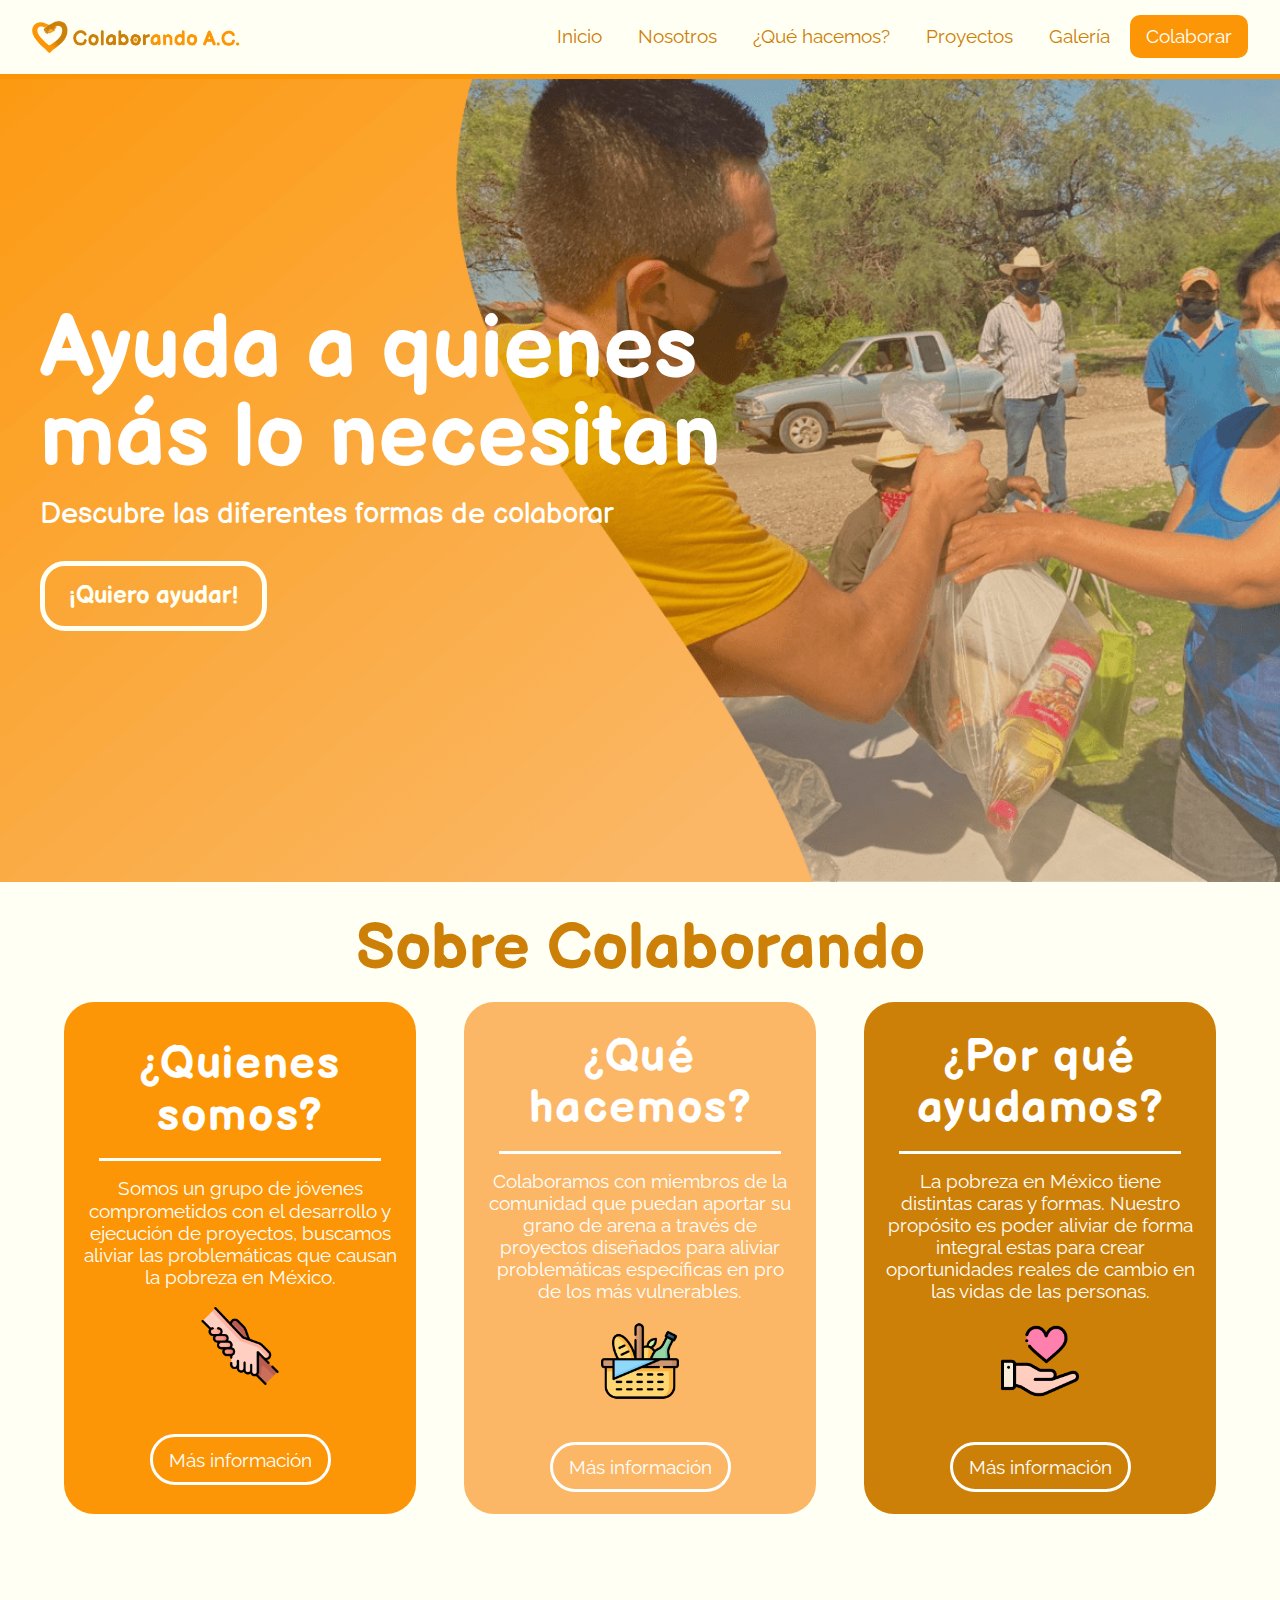
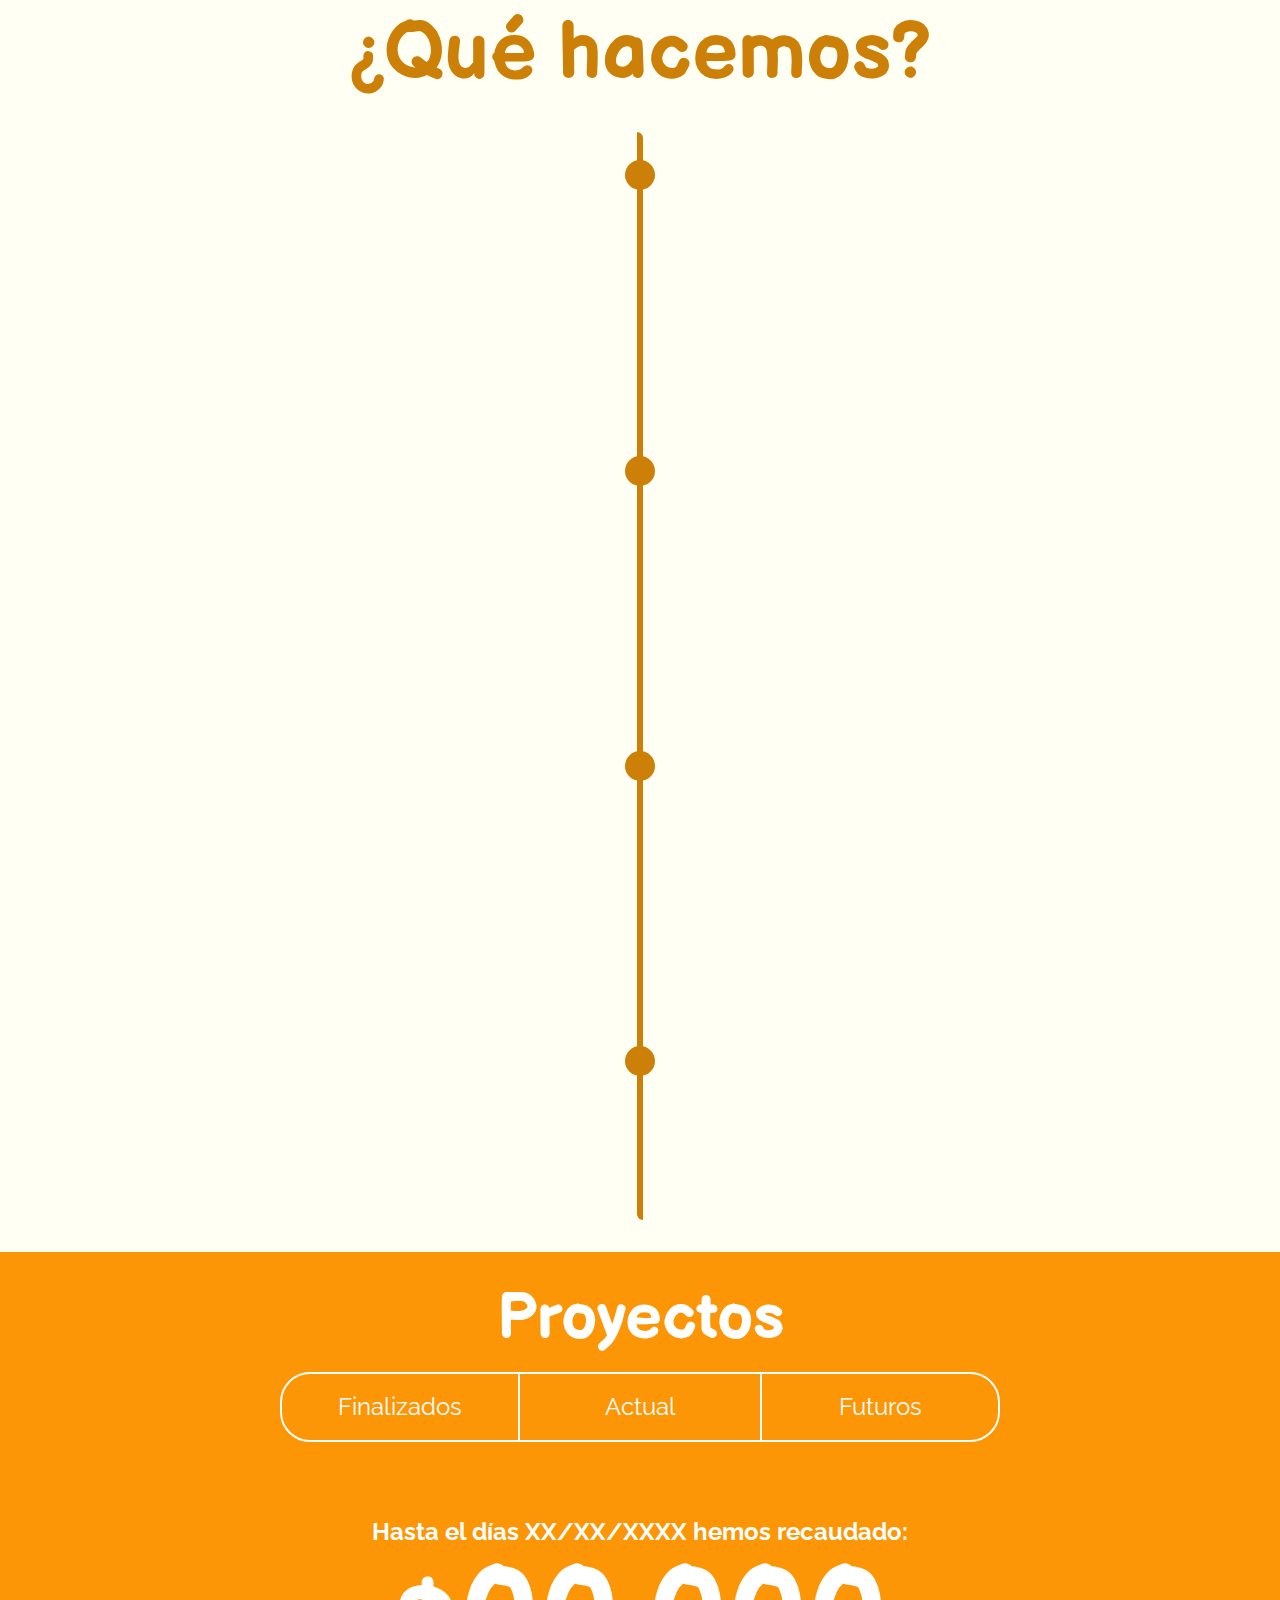
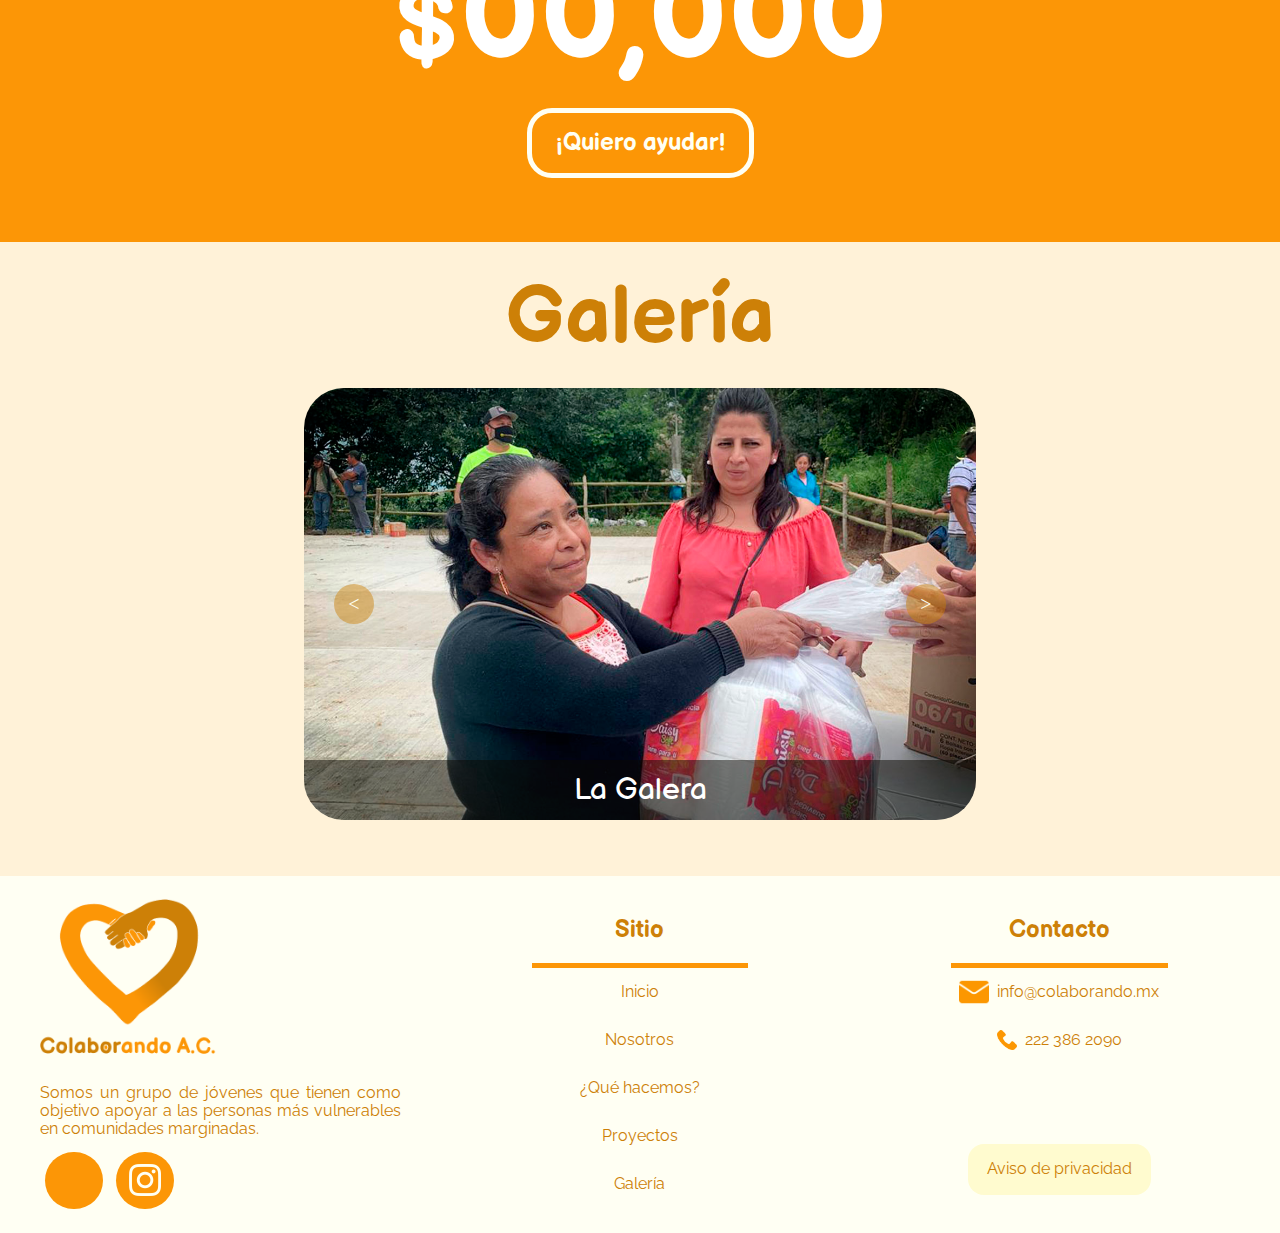
==== index.html @ 270f7294 "inicial" ====
<!DOCTYPE html>
<html lang="es">
<head>
    <meta charset="UTF-8">
    <meta name="viewport" content="width=device-width, initial-scale=1.0">
    <title>Colaborando A.C.</title>
    <meta name="description" content="Colaborando es una organización sin fines de lucro que brinda apoyo alimentario en distintas comunidades en Puebla"> 
    <meta name="keywords" content="oraganización, colaborando">
    <link rel="shortcut icon" href="icon/favicon.png">
    <link href="https://fonts.googleapis.com/css2?family=Raleway:wght@300;500;800;1000&display=swap" rel="stylesheet">
    <link href="https://fonts.googleapis.com/css2?family=Source+Code+Pro:wght@300&display=swap" rel="stylesheet">
    <link href="https://fonts.googleapis.com/css2?family=Cabin:wght@700&display=swap" rel="stylesheet">
    <link rel="preconnect" href="https://fonts.gstatic.com">
    <link href="https://fonts.googleapis.com/css2?family=Balsamiq+Sans:ital,wght@0,400;0,700;1,400;1,700&display=swap" rel="stylesheet">
    <link rel="stylesheet" href="css/normalize.css">
    <link rel="stylesheet" href="css/style.css">
</head>

<body>
    <header class="main-menu"> 
        <div class="main-menu__container">
            <a class="main-menu__alogo" href="www.colaborando.mx"><img class="main-menu__logo" src="img/logo.png" alt=""></a>
            <span class="main-menu__icon"><img id="main-menu__icon" src="icon/menuIcon.png" alt="menu"></span>
            <nav class="main-menu__nav">
                <ul>
                    <li><a class="main-menu__link" href="#">Inicio</a></li>
                    <li><a class="main-menu__link" href="#nosotros">Nosotros</a></li>
                    <li><a class="main-menu__link" href="#queHacemos">¿Qué hacemos?</a></li>
                    <li><a class="main-menu__link" href="#proyectos">Proyectos</a></li>
                    <li><a class="main-menu__link" href="#galeria">Galería</a></li>
                    <li><a class="main-menu__link" id="main-menu__link--active" href="html/ayuda.html">Colaborar</a></li>
                </ul>
            </nav>
        </div>
        <div class="header__line"></div>
    </header>
 
    <div class="imagen">
        <div class="imagen__container">
            <h1 class="imagen__title">Ayuda a quienes <br> más lo necesitan</h1>
            <p class="imagen__text">Descubre las diferentes formas de colaborar</p>
            <a href="html/ayuda.html"><input class="imagen__button" type="button" value="¡Quiero ayudar!"></a>
        </div>
    </div>
    <div id="nosotros"></div>
    <section class="nosotros">
        <h2 class="nosotros__main-title">Sobre Colaborando</h2>
        <div class="nosotros__items">
            
            <div class="nosotros__division1">
                <div class="nosotros__info">
                    <h3 class="nosotros__title">¿Quienes somos?</h3>
                    <div class="line"></div>
                    <p class="nosotros__text">Somos un grupo de jóvenes comprometidos con el desarrollo y ejecución de proyectos, buscamos aliviar las problemáticas que causan la pobreza en México.</p>
                    <img class="nosotros__food" src="icon/give.png" alt="">
                </div>
                <a href="html/nosotros.html"><input class="nosotros__button" type="button" value="Más información"></a>
            </div>

            <div class="nosotros__division2">
                <div class="nosotros__info">
                    <h3 class="nosotros__title">¿Qué <br> hacemos?</h3>
                    <div class="line"></div>
                    <p class="nosotros__text">Colaboramos con miembros de la comunidad que puedan aportar su grano de arena a través de proyectos diseñados para aliviar problemáticas específicas en pro de los más vulnerables.</p>
                    <img class="nosotros__food" src="icon/food.png" alt="">
                </div>
                <a href="#queHacemos"><input class="nosotros__button" type="button" value="Más información"></a>
            </div>

            <div class="nosotros__division3">
                <div class="nosotros__info">
                    <h3 class="nosotros__title">¿Por qué ayudamos?</h3>
                    <div class="line"></div>
                    <p class="nosotros__text">La pobreza en México tiene distintas caras y formas. Nuestro propósito es poder aliviar de forma integral estas para crear oportunidades reales de cambio en las vidas de las personas.</p>
                    <img class="nosotros__question" src="icon/heart.png" alt="">
                </div>
                <a href="html/porque.html"><input class="nosotros__button" type="button" value="Más información"></a>
            </div>         
        </div>
    </section>
    
    <div id="queHacemos"></div>
    <section class="list">
        <h1 class="list__title">¿Qué hacemos?</h1>
        <ul class="list__items">
            <li class="list__item start">
                <div class="list__item-content">
                    <h3 class="list__number">1. Identificamos comunidades en necesidad</h3>
                    <p class="list__info">A través de una investigación previa, analizamos bases de información de fuentes confiables como el Coneval, el INEGI, etc, para conocer cuales son los lugares que más necesitan de nuestro apoyo.</p>
                </div>
            </li>
            <li class="list__item">
                <div class="list__item-content">
                    <h3 class="list__number">2. Contactamos a un representante de la comunidad</h3>
                    <p class="list__info">Ya sea que se le atribuya esto por su relación social con las personas, cargo político o religioso de área, con el fin de que esta persona pueda recopilar información de valor para la correcta gestión del apoyo.</p>
                </div>
            </li>
            <li class="list__item">
                <div class="list__item-content">
                    <h3 class="list__number">3. Determinamos la meta de donativos</h3>
                    <p class="list__info">La cual es determinada por el número de despensas que requiere la comunidad beneficiaria. 
                        -	Las despensas son personalizadas dependiendo el número de integrantes que tenga cada familia/grupo, pareja o persona. Las cuales están valoradas por nutriólogos, por lo que llevan productos útiles para satisfacer la necesidad calórica y erradicar la inseguridad alimentaria.
                        </p>
                </div>
            </li>
            <li class="list__item end">
                <div class="list__item-content">
                    <h3 class="list__number">4. Colaboramos</h3>
                    <p class="list__info">Con la meta fijada empezamos a trabajar para lograr llevar esperanza y apoyo a estas comunidades. A través de la difusión y comunicación de la desfavorable realidad de nuestros hermanos por medio de medios digitales y medios tradicionales que se sumen a nuestro objetivo. </p>
                </div>
            </li>
        </ul>

    </section>

    <div id="proyectos"></div>
    <section class="proyects">
        
        <div class="proyects__items">
            <h1 class="proyects__main-title">Proyectos</h1>
            <ul class="proyects__options">
                <li class="proyects__option first" id="buttonFinalizados"><p>Finalizados</p></li>
                <li class="proyects__option second" id="buttonActual"><p>Actual</p></li>
                <li class="proyects__option third" id="buttonFuturos"><p>Futuros</p></li>
            </ul>
            <div class="proyects__sections">
                <div class="proyect__section1" id="sectionFinalizados">
                    <div class="proyects__proyectP">
                        <img src="img/recibiendo3_edited-min.jpg" alt="">
                        <div class="proyect__info">
                            <h2 class="proyect__title">La Galera</h2>
                            <a href="html/galera.html"><input class="nosotros__button" type="button" value="Más información"></a>
                        </div>
                    </div>
                    <div class="proyects__proyectP">
                        <img src="img/lagalera_edited2-min.jpg" alt="">
                        <div class="proyect__info">
                        <h2 class="proyect__title">San Juan de Dios</h2>
                        <a href="html/sanJuan.html"><input class="nosotros__button" type="button" value="Más información"></a>
                        </div>
                    </div>
                </div>
                <div class="proyect__section2" id="sectionActual">
                    <!--Comentar div si no hay proyecto actual-->
                    <!--
                    <div class="proyects__proyectP actualProyect">
                        <img src="img/lagalera_edited2-min.jpg" alt="">
                        <div class="proyect__info">
                        <h2 class="proyect__title">Proyecto actual</h2>
                        <a href="html/actual.html"><input class="nosotros__button" type="button" value="Más información"></a>
                        </div>
                    </div>
                    -->
                    <div class="proyect__counter">
                        <h3 class="counter__title">Hasta el días XX/XX/XXXX hemos recaudado:</h3>
                        <h1 class="counter">00,000</h1>
                        <!--Comentar si no hay proyecto actual-->
                        <!--
                        <h2 class="counter__rest-title">Nos faltan:</h2>
                        <h2 class="counter__rest">00,000</h2>
                        -->
                        <a href="html/ayuda.html"><input class="imagen__button" type="button" value="¡Quiero ayudar!"></a>
                    </div>
                </div>
                <div class="proyect__section3" id="sectionFuturos">
                    <div class="proyects__proyectP proyectF">
                        <img src="img/equipo3_edited-min.jpg" alt="">
                        <div class="proyect__info">
                        <h2 class="proyect__title">Próximamente</h2>
                        <a href="html/desarrollo.html"><input class="nosotros__button" type="button" value="Más información"></a>
                        </div>
                    </div>
                    
                </div>
            </div>
        </div>
    </section>

    <div id="galeria"></div>
    <section class="gallery">
        <h1 class="list__title">Galería</h1>
        <div class="gallery__container">
            <div class="gallery__imgs">
                <div  class="gallery__img active">
                   <img src="img/galera/Galera Galeria Web 1.jpg" alt="">
                   <div class="caption">
                      La Galera
                   </div>
                </div>
                <div  class="gallery__img">
                    <img src="img/galera/Galera Galeria Web 2.jpg" alt="">
                    <div class="caption">
                       La Galera
                    </div>
                 </div>
                 <div  class="gallery__img">
                    <img src="img/galera/Galera Galeria Web 3.jpg" alt="">
                    <div class="caption">
                       La Galera
                    </div>
                 </div>
                 <div  class="gallery__img">
                    <img src="img/galera/Galera Galeria Web 4.jpg" alt="">
                    <div class="caption">
                       La Galera
                    </div>
                 </div>
                 <div  class="gallery__img">
                    <img src="img/galera/Galera Galeria Web 5.1.jpg" alt="">
                    <div class="caption">
                       La Galera
                    </div>
                 </div>
                 <div  class="gallery__img">
                    <img src="img/galera/Galera Galeria Web 6.jpg" alt="">
                    <div class="caption">
                       La Galera
                    </div>
                 </div>
                 <div  class="gallery__img">
                    <img src="img/galera/Galera Galeria Web 7.jpg" alt="">
                    <div class="caption">
                       La Galera
                    </div>
                 </div>
                 <div  class="gallery__img">
                    <img src="img/galera/Galera Galeria Web 8.1.jpg" alt="">
                    <div class="caption">
                       La Galera
                    </div>
                 </div>
                 <div  class="gallery__img">
                    <img src="img/galera/Galera Galeria Web 9.jpg" alt="">
                    <div class="caption">
                       La Galera
                    </div>
                 </div>
                 <div  class="gallery__img">
                    <img src="img/galera/Galera Galeria Web 10.1..jpg" alt="">
                    <div class="caption">
                       La Galera
                    </div>
                 </div>
                 <div  class="gallery__img">
                    <img src="img/sanjuan/0 San Juan Galeria Web.jpg" alt="">
                    <div class="caption">
                       San Juan De Dios
                    </div>
                 </div>
                 <div  class="gallery__img">
                    <img src="img/sanjuan/1 San Juan Galeria Web.jpg" alt="">
                    <div class="caption">
                       San Juan De Dios
                    </div>
                 </div>
                 <div  class="gallery__img">
                    <img src="img/sanjuan/3 San Juan Galeria Web.jpg" alt="">
                    <div class="caption">
                       San Juan De Dios
                    </div>
                 </div>
                 <div  class="gallery__img">
                    <img src="img/sanjuan/4 San Juan Galeria Web.jpg" alt="">
                    <div class="caption">
                       San Juan De Dios
                    </div>
                 </div>
                 <div  class="gallery__img">
                    <img src="img/sanjuan/6 San Juan Galeria Web.jpg" alt="">
                    <div class="caption">
                       San Juan De Dios
                    </div>
                 </div>
                 <div  class="gallery__img">
                    <img src="img/sanjuan/7 San Juan Galeria Web.jpg" alt="">
                    <div class="caption">
                       San Juan De Dios
                    </div>
                 </div>
                 <div  class="gallery__img">
                    <img src="img/sanjuan/8 San Juan Galeria Web.jpg" alt="">
                    <div class="caption">
                       San Juan De Dios
                    </div>
                 </div>
                 <div  class="gallery__img">
                    <img src="img/sanjuan/9 San Juan Galeria Web.jpg" alt="">
                    <div class="caption">
                       San Juan De Dios
                    </div>
                 </div>
                 <div  class="gallery__img">
                    <img src="img/sanjuan/10 San Juan Galeria Web.jpg" alt="">
                    <div class="caption">
                       San Juan De Dios
                    </div>
                 </div>
                 <div  class="gallery__img">
                    <img src="img/sanjuan/12 San Juan Galeria Web.jpg" alt="">
                    <div class="caption">
                       San Juan De Dios
                    </div>
                 </div>
            </div>
              <!-- slider controls -->
                <div class="gallery__back"><</div>
                <div class="gallery__next">></div>
              <!-- slider controls -->
         </div>
    </section>
        
        <footer class="footer">
            <div class="footer__content">
                <div class="footer__box">
                    <a class="footer__alogo" href=""><img class="footer__logo" src="img/logoF.png" alt=""></a>
                    <div class="footer__box-content">
                        <p class="footer__text">Somos un grupo de jóvenes que tienen como objetivo apoyar a las personas más vulnerables en comunidades marginadas.</p>
                        <div class="footer__social">
                            <a class="footer__icon-back face" href="https://www.facebook.com/Colaborando-101341211558277" target="_blank"><img class="footer__icon" src="icon/Facebook.png" alt=""></a>
                            <a class="footer__icon-back insta" href="https://www.instagram.com/_colaborando_ando/?hl=es-la" target="_blank"><img class="footer__icon" src="icon/instagram.png" alt=""></a>
                        </div>
                    </div>
                </div>

                <div class="footer__box">
                    <h2 class="footer__box-title">Sitio</h2>
                    <div class="footer__line"></div>
                    <div class="footer__box-content">
                        <a href="index.html#" class="footer__box-link">Inicio</a>
                        <a href="index.html#nosotros" class="footer__box-link">Nosotros</a>
                        <a href="index.html#queHacemos" class="footer__box-link">¿Qué hacemos?</a>
                        <a href="index.html#proyectos" class="footer__box-link">Proyectos</a>
                        <a href="index.html#galeria" class="footer__box-link">Galería</a>
                    </div>
                </div>

                <div class="footer__box" id="contact">
                    <h2 class="footer__box-title">Contacto</h2>
                    <div class="footer__line"></div>
                    <div class="footer__box-content">
                        <div>
                            <div class="footer__contact">
                                <img class="icon__mail" src="icon/mail.png" alt="">
                                <p class="footer__contact-info">info@colaborando.mx</p>
                            </div>
                            <div class="footer__contact">
                                <img class="icon__phone" src="icon/phone.png" alt="">
                                <p class="footer__contact-info">222 386 2090</p>
                            </div>
                        </div>
                        <div class="footer__avisoPrivacidad">
                            <a href="html/avisoDePrivacidad.html" class="footer__box-link">Aviso de privacidad</a>
                        </div>
                    </div>
                </div>
            </div>
            
            
        </footer>

    </main>
    

    <script src="js/script.js"></script>
</body>
</html>
---- css/style.css ----
:root{
    /*Colores de la web*/
    /*Menú =======================================*/
    --menu_fondo: #fffff3;
    --menu_texto: #CD8007;
    --menu_textoHover: #fffff3;
    --menu_textoActiva: white;
    --menu_textoActivaHover: white;
    --menu_fondo-opcionActiva: #FC9606;
    --menu_fondo-opcionActivaHover: #FC9606;
    --menu_fondo-opcionHover: #FBB766;
    --menu_linea: #FC9606;
    --menu_fondoR-opcionHover: #FBB766;
    /*Sección (Nosotros) =========================*/
    --nosotros_fondo: #FFFFF3;
    --nosotros_title: #CD8007;
    --nosotros_division1: #FC9606;
    --nosotros_division2: #FBB766;
    --nosotros_division3: #CD8007;
    --nosotros_divisionTitulo: white;
    --nosotros_divisionTexto: white;
    /*Sección (¿Qué hacemos?)====================*/
    --list_title: #CD8007;
    --list_fondo: #FFFFF3;
    --list_linea: #CD8007;
    --list_itemFondo: #FFFFF3;
    --list_itemBeakR: transparent #FFFFF3 transparent transparent;
    --list_itemBeakL: transparent transparent transparent #FFFFF3;
    --list_itemTitle: #CD8007;
    --list_itemText: #CD8007;
    /*Sección (Proyectos) ======================*/
    --proyects_fondo: #FC9606;
    --proyects_title: white;
    /*Sección (Galería) ========================*/
    --galeria_fondo: #FFF2D8;
    /*Footer ===================================*/
    --footer_fondo: #FFFFF3;

    /*------------------------------------------------------------*/
    /*Tipografías*/
    --tipografiaPrincipal: 'Raleway', helvetica, arial;
}

:root{
    scroll-behavior: smooth;
}

*::selection{
    color: white;
    background-color: #FEEE5D;
}
/*Menú principal ==========================================================================*/

.main-menu{ /*Fondo menu principal*/
    background: var(--menu_fondo);
    position: fixed;
    left: 0;
    top: 0;
    width: 100%;
    z-index: 20;
}

.main-menu__logo{ /*logo menú principal*/
    width: 13em;
    margin: 1.3rem 2rem; /*margen respecto al header*/
    display: block;
}

.main-menu__container{ /*Contenedor de logo y enlaces*/ 
    display: flex; /*los elemntos se distribuyen en una sola línea*/
    justify-content: space-between; /*se hace espacio entre ellos*/
    align-items: center;
    flex-wrap: wrap; /*Responsive design*/
}

.main-menu__icon{ /*ocultar menuB*/
    display: none;
}

#main-menu__icon{ /*tamaño del menuB*/
    width: 1.6rem;
}

.main-menu a{ /*enlaces en el menú principal*/
    color: var(--menu_texto);
    text-decoration: none; /*Quitamos el subrayado de los enlaces*/
}

.main-menu__nav{
    margin: 0 2rem;
}
.main-menu__nav ul{
    margin: 0;
    padding: 0;
    list-style: none; /*quitamos las viñetas*/
}

.main-menu__nav ul li{
    display: inline-block; /*Los elementos se muestran en línea*/
}

.main-menu__link{ /*Enlaces del menú*/
    display: block;
    padding: .5rem 1rem;
    transition: all 0.3s linear; /*Demora al realizar transición*/
    border-radius: 10px; /*Bordes redondeados*/
    font-family: var(--tipografiaPrincipal); 
    font-size: 1.2rem;
    line-height: 1.4em;
}

#main-menu__link--active{
    background: var(--menu_fondo-opcionActiva);
    color: var(--menu_textoActiva);
    background-size: 1px 2.2em;
    transition: all 0.3s;
}

.main-menu__link:hover{/*Efectos al pasar cursor*/
    background: var(--menu_fondo-opcionHover);
    color: var(--menu_textoHover);
}

#main-menu__link--active:hover{
    background: var(--menu_fondo-opcionActivaHover);
    color: var(--menu_textoActivaHover);
    background-position: 0 -2.2em;
    transform: scale(1.1);

}

.header__line{
    width: 100%;
    height: .3em;
    background-color: var(--menu_linea);
    margin: 0;
    border: none;
}

/*Banner principal =======================================================================*/
.imagen{
    margin-top: 4.5rem;
    background: url(../img/banner4-min.png);
    height: 90vh;
    width: 100%;
    background-position: center;
    background-size: cover;
    overflow: hidden;
    display: flex;
    align-items: center;
}

.imagen__container{
    margin: 0 2.5em;
    color: white;
    max-width: none;
    min-width: 15em;
}
.imagen__title{
    font-size: 5.5em;
    line-height: 5.5rem;
    font-family: 'Balsamiq Sans', cursive;
}

.imagen__text{
    font-size: 1.8em;
    margin: .5em 0;
    font-family: 'Balsamiq Sans', cursive;;
}

.imagen__button{
    padding:1rem 1.5rem;
    border-radius: 25px;
    margin: 1rem 0;
    border: 5px solid #fffff3;
    cursor: pointer;
    background-color: #f5dd0000;
    color: #fffff3;
    font-size: 1.5rem;
    transition: 0.4s;
    font-family: 'Balsamiq Sans', cursive;;
    font-weight: 800;
}

.imagen__button:hover{
    transform: scale(1.1);
    box-shadow: 5px 5px #FFFFF3;
    
}

/*Sección nosotros =====================================================================*/
.nosotros{
    overflow: hidden;
    width: 100%;
    background: var(--nosotros_fondo);
    max-height: none;
    min-height: none;
    padding-bottom: 2em;
}

#nosotros{
    position: relative;
    top: -73px;
    visibility: hidden;
}

.nosotros__main-title{
    font-family: 'Balsamiq Sans', cursive;;
    font-size: 4em;
    color: var(--nosotros_title);
    text-align: center;
    margin: 30px 0 0;
}

.nosotros__items{
    display: flex;
    flex-wrap: wrap;
    justify-content: center;
    align-items: center;
}

[class^="nosotros__division"]{
    padding: .5em 1.2em;
    text-align: center;
    max-height: 30em;
    max-width: 22em;
    margin: 1em 1.5em 2em;
    border-radius: 30px;
    overflow: hidden;
    min-width: 15em;
    min-height: 32em;
    display: flex;
    flex-direction: column;
    align-items: center;
    justify-content:space-evenly;
}

.nosotros__division1{
    background-color: var(--nosotros_division1);
}

.nosotros__title{
    font-family: 'Balsamiq Sans', cursive;;
    font-size: 2.8em;
    margin-top: .2em;
    margin-bottom: 0;
    color: var(--nosotros_divisionTitulo);
    letter-spacing: .1rem;
}

.nosotros__text{
    font-family: var(--tipografiaPrincipal);
    font-size: 1.2em;
    color: var(--nosotros_divisionTexto);
    margin-bottom: 1em;
}

.nosotros__button{
    font-family: var(--tipografiaPrincipal);
    font-size: 1.2em;
    background: none;
    border: 3px solid white;
    color: white;
    padding: .7rem 1rem;
    border-radius: 25px;
    margin: 1.5rem;
    margin-bottom: 0;
    display: inline-block;
    transition: all .3s linear;
}

.nosotros__button:hover{
    background-color: white;
    color: #e9a617;
    cursor: pointer;
    transform: scale(1.1);
}

.nosotros__division2{
    background-color: var(--nosotros_division2);
}

.nosotros__division3{
    background-color: var(--nosotros_division3);

}

.nosotros__food, .nosotros__question{
    margin: 0;
    width: 25%;
}


.line{
    background-color: white;
    height: .2em;
    margin: 1em;
}

/*Lista pasos =========================================================================*/
#queHacemos{
    position: relative;
    top: -70px;
    visibility: hidden;
}

.list__title{
    font-family: 'Balsamiq Sans', cursive;;
    font-size: 5em;
    color: var(--list_title);
    text-align: center;
    margin: 30px 0 .1em;
}

.list{
    background-color: var(--list_fondo);
    width: 100%;
    overflow: hidden;
}

.list__items{
    background: inherit;
    padding: 1em 1em;
}

.list__item{
    list-style-type: none;
    position: relative;
    width: .4em;
    margin: 0 auto;
    padding-top: 1rem;
    background: var(--list_linea);
}

.start{
    border-top-right-radius: 20px;
}

.end{
    border-bottom-left-radius: 20px;
}

.list__item::after{
    content: '';
  position: absolute;
  left: 50%;
  top: 1.8rem;
  transform: translateX(-50%);
  width: 30px;
  height: 30px;
  border-radius: 50%;
  background: inherit;
}

.list__item-content{
    position: relative;
    bottom: 0;
    border-radius: 20px;
    min-width: 32em;
    padding: 1em;
    background: var(--list_itemFondo);
}

.list__item-content::before{
    content: '';
    position: absolute;
    top: 1.2rem;
    width: 0;
    height: 0;
    border-style: solid;
}

.list__item:nth-child(odd) div {
    left: 3.4em;
}

.list__item:nth-child(odd) div::before {
    left: -1em;
    border-width: 8px 16px 8px 0;
    border-color: var(--list_itemBeakR);
}

.list__item:nth-child(even) div {
    left: -35em;
}

.list__item:nth-child(even) div::before {
    right: -1em;
    border-width: 8px 0 8px 16px;
    border-color: var(--list_itemBeakL);
}

.list__number{
    display: inline;
    font-family: 'Balsamiq Sans', cursive;;
    font-size: 3rem;
    font-weight: bold;
    margin-top: 0;
    margin-bottom: .2rem;
    color: var(--list_itemTitle);
}

.list__info{
    font-family: var(--tipografiaPrincipal);
    font-size: 1rem;
    margin-top: .3em;
    margin-bottom: .2rem;
    color: var(--list_itemText);
}


.list__item::after{
    transition: background .5s ease-in-out;
}

/*duda '''''''''''''''''''''''''''''''''''''''''*/
.list__item.in-view::after{
    background: var(--list_linea);
}

.list__item-content{
    visibility: hidden;
    opacity: 0;
    transition: all .5s ease-in-out;
}

.list__item:nth-child(odd) div{
    transform: translate3d(200px, 0, 0);
}

.list__item:nth-child(even) div {
    transform: translate3d(-200px, 0, 0);
}

.list__item.in-view div{
    transform: none;
    visibility: visible;
    opacity: 1;
}

/*Sección proyectos ===================================================================*/
#proyectos{
    position: relative;
    top: -70px;
    visibility: hidden;
}

.proyects__items{
    background: var(--proyects_fondo);
    overflow: hidden;
    width: 100%;
    max-height: none;
}

.proyects__main-title{
    font-family: 'Balsamiq Sans', cursive;;
    font-size: 4rem;
    margin-top: 30px;
    margin-bottom: .2rem;
    text-align: center;
    color: var(--proyects_title);
}

.proyects__options{
    list-style-type: none;
    padding: 0;
    text-align: center;
    margin: 1em auto;
    display: flex;
    justify-content: center;    
    align-items: center;
}

.proyects__option{
    display: inline;
    background-color: none;
    border-bottom: solid 2px grey;
    padding: 10px 20px;
    margin-bottom: 4px;
    color: #fff;
    cursor: pointer;
    border: 2px solid white;
    margin-left: 0;
    padding: .8em;
    width: 10em;
    font-family: var(--tipografiaPrincipal);
    font-size: 1.5em;
    transition: all 0.2s linear; /*Demora al realizar transición*/
}

.proyects__option:hover{
    background: white;
    color: #FC9606;
}

.first{
    border-top-left-radius: 30px;
    border-bottom-left-radius: 30px;
}

.second{
    border-left: none;
    border-right: none;
}

.third{
    border-top-right-radius: 30px;
    border-bottom-right-radius: 30px;
}

.proyect__section1{
    display: none;
}
.proyect__section2{
    display: flex;
}
.proyect__section3{
    display: none;
}

.proyect__section1{
    margin: 0 auto;
    padding: 1em 0 4em;
    max-width: 1000px;
    list-style: none;
    text-align: center;
    /*Para muestra al cambiar a display flex desde js*/
    flex-wrap: wrap;
    justify-content: center;
    align-items: center;
}

.proyect__info{
    position: absolute;
    color: white;
    font-family: var(--tipografiaPrincipal);
}

.proyect__title{
    font-size: 3em;
    margin-top: 0;
    margin-bottom: .5em;  
    font-family: 'Balsamiq Sans', cursive;      
}

.proyects__proyectP{
    border-radius: 2em;
    position: relative;
    display: flex;
    justify-content: center;
    align-items: center;
    background: #645811;
    overflow: hidden;
    margin: 10px 1%;
    min-width: 320px;
    max-width: 480px;
    max-height: 330px;
    text-align: center;
}

.proyects__proyectP img{
	display: inline-block;
	min-height: 100%;
	max-width: 100%;
	opacity: 0.6;
    max-width: none;
    width: calc(100% + 20px);
    transition: all .3s linear;
}

.proyects__proyectP:hover img {
    opacity: 0.5;
    
}

.proyects__proyectP:hover .nosotros__button{
    background-color: white;
    color: #e9a617;
    cursor: pointer;
    transform: scale(1.1);
}

.proyect__section2{
    /*Para muestra al cambiar a display flex desde js*/
    display: flex;
    flex-wrap: wrap;
    justify-content: center;
    align-items: center;
    margin: 2em auto;
    width: 80%;
    padding: 1em;
    background-color:#fbb86600;
    border-radius: 2.5em;
}

.proyect__counter{
    margin-top: 1.5em;
    width: 35em;
    text-align: center;
    font-family: var(--tipografiaPrincipal);
    color: white;
    overflow: hidden;
}

.counter__title{
    font-size: 1.5em;
    margin: 0;
}

.counter{
    font-size: 8em;
    font-family: 'Balsamiq Sans', cursive;
}

.counter::before{
    content: '$';
    font-size: .8em;
}

.counter__rest, .counter__rest-title{
    margin: 0 auto;
    font-family: var(--tipografiaPrincipal);
    color: white;
    font-size: 2em;
}

.counter__rest::before{
    content: '$';
    font-size: .8em;
}

.proyect__section3{
    margin: 0 auto;
    padding: 1em 0 4em;
    max-width: 1000px;
    list-style: none;
    text-align: center;
    flex-wrap: wrap;
    justify-content: center;
    align-items: center;
}

.proyectF{  
    background: rgb(149, 151, 139);
}

/*Galería de imágenes ====================================================================*/
/*========================================================================================*/
#galeria{
    position: relative;
    top: -70px;
    visibility: hidden;
}

.gallery{
    background: var(--galeria_fondo);
    width: 100%;
    overflow: hidden;
    max-height: none;
    padding: 0 1em 2em;
}

.gallery__container{
	max-width: 42em;
	margin:1.5em auto;
	position: relative;
    overflow: hidden;
    border-radius: 40px;
}

.gallery__container .gallery__back,.gallery__container .gallery__next{
  position: absolute;
  height: 40px;
  width: 40px;
  background-color: #cd810775;
  border-radius: 50%;
  color:#FFFFF3;
  font-size: 20px;
  top:50%;
  cursor: pointer;
  margin-top: -20px;
  text-align: center;
  line-height: 40px;
  transition: all .5s linear;
}

.gallery__container .gallery__back:hover,.gallery__container .gallery__next:hover{
 box-shadow: 0px 0px 10px black;
 background-color: #FC9606;
}

.gallery__container .gallery__back{
	left: 30px;
}
.gallery__container .gallery__next{
	right: 30px;
}
.gallery__container .gallery__imgs .gallery__img img{
    max-width: 40em;
	display: block;
    animation:zoom 1s ease;
    max-width: none;
    width: calc(100% + 20px);
}

@keyframes zoom{
	0%{transform: scale(1.5);opacity: 0}
	50%{transform: scale(1.5);}
	100%{transform: scale(1);opacity:1}
}

.gallery__container .gallery__imgs .gallery__img{
	display: none;
	position: relative;
}
.gallery__container .gallery__imgs .gallery__img .caption{
    position: absolute;
    width: 100%;
    height: 60px;
    bottom: 0px;
    left: 0px;
    background-color: rgba(10, 8, 1, 0.5);
    line-height: 60px;
    text-align: center;
    color: #ffffff;
    font-size: 30px;
    font-family: 'Balsamiq Sans', cursive;
}

.gallery__container .gallery__imgs .gallery__img.active{
	display: block;
}

/*Footer
=========================================================================
=======================================================================*/

.footer{       
    margin: 0;
    background: var(--footer_fondo);
    width: 100%;
    font-family: var(--tipografiaPrincipal);
    padding: .7em;
}

.footer__content{
    display: flex;
    flex-wrap: wrap;
    align-items: flex-start;
    justify-content:space-around;
}

.footer__box{
    padding: .5em .5em;
    width: 30%;
    min-width: 20em;
    margin: 0em;
}

.footer__alogo{
    display: block;
    margin: .2em 0;
}

.footer__logo{
    width: 11em;
    margin: 0 auto;
}

.footer__box-title{
    color: #CD8007;
    text-align: center;
    font-family: 'Balsamiq Sans', cursive;
}

.footer__line{
    width: 60%;
    height: .3em;
    background-color: #FC9606;
    margin: auto;
}

.leftL{
    margin: .5em auto;
}

.footer__text{ 
    margin-top: 1em;
    color: #CD8007;
    text-align: justify;
}

.footer__social{
    width: fit-content;
    height: fit-content;
    margin-top: .8em;
}

.footer__icon-back{
    display: inline-block;
    width: 3.6em;
    height: 3.6em;
    margin: 0 .3em;
    background-color:#FC9606;
    border-radius: 2.5em;
    transition: all .3s linear;
}

.face:hover{
    background-color: #3360ff;
}

.insta:hover{
    background-color: #c1558b;
}

.footer__icon{
    display: block;
    width: 2em;
    margin: .8em auto;
}

.footer__box-link{
    text-decoration: none;
    display: block;
    color: #CD8007;
    line-height: 3em;
    text-align: center;
    transition: all .2s linear;
}

.footer__box-link:hover{
    color: #FC9606;
    transform: scale(1.1);
}

.footer__contact{
    display: flex;
    align-items: center;
    justify-content: center;
    flex-wrap: nowrap;
}

.footer__contact img{
    display: inline;
    width: 30px;
    margin-right: .5em;
}

.footer__contact .icon__phone{
    width: 20px;
}

.footer__contact-info{

    color: #CD8007;
    line-height: 3em;
    text-align: center;
}

.footer__box-content{
    display: flex;
    flex-direction: column;
    justify-content:flex-end;
}

.footer__avisoPrivacidad{
    background-color: #feee5d3d;
    width: fit-content;
    margin: 5em auto 0;
    padding: .1em 1.2em;
    border-radius: 1em;
}


/*Responsive design ==================================================================*/
@media only screen and (max-width: 330px){

    .main-menu__alogo{
        width: 12em;
    }

    .main-menu__icon{
        margin-right: .5em;
    }

    
}

@media only screen and (max-width: 362px){
    .main-menu__logo{ /*logo menú principal*/
        width: 13em;
        margin: 1.3rem 1rem; /*margen respecto al header*/
        display: block;
    }

    .counter__title{
        font-family: 'Raleway', helvetica;
        font-weight: 400;
    }

    .imagen__button{
        font-size: 1em;
    }
}

@media only screen and (max-width: 425px){
    .nosotros__main-title{
        font-size: 2.5em;
    }

    .nosotros__title{
        font-size: 2.5em;
    }

    .nosotros__text{
        font-size: 1.1em;
    }

    .list__title{
        font-size: 2.5em;
    }

    .proyects__main-title{
        font-size: 2.5em;
    }

    .actualProyect{
        min-width: 220px;
    }

    .gallery__container .gallery__imgs .gallery__img .caption{
        font-size: 20px;
    }

    .footer__box{
        padding: .9em;
    }

    .footer__social{
        margin: 1.5em auto 0;
    }
}

@media only screen and (max-width: 745px){
    .proyects__option{
        width: 4em;
        padding: .5em 0;
    }
    
    .proyects__option p{
        font-size: .6em;
        margin: 0 auto;
    }

    .proyects__proyectP{
        min-width: 15em;
        margin: 0 2em 1em;
    }

    .proyects__proyectP .proyect__title{
        font-size: 2.2em;
    }

    .proyects__proyectP .nosotros__button{
        font-size: .9em;
        padding: .5em;
        margin-top: .2em;
    }

    .footer__logo{
        display: block;
    }
    
}

@media only screen and (max-width: 829px){

    .imagen__container{
        margin: 10em auto;
        text-align: center;
    }

    .imagen__title{
        font-size: 2.3em;
        line-height: 2.8rem;
    }

    .imagen__text{
        font-size: 1.3em;
        line-height: 1.5rem;
    }
}

@media only screen and (max-width: 1080px){ /*Modificaciones responsive*/
    body{
        overflow-x: hidden;
    }
    .main-menu__icon{
        display: block;
        cursor: pointer;
        padding: .5rem 1.5rem;
    }
    .main-menu__nav{
        width: 100%;
        text-align: center;
    }

    .main-menu__nav ul{
        display: none;
        padding: 1rem 2rem;
        
    }

    .main-menu__nav ul.active{
        display: block;
    }

    .main-menu__nav ul li{
        display: block; /*Los elementos se muestran en línea*/
        margin: 0 auto;
    }
    
    .main-menu__link{ /*Enlaces del menú*/
        display: block;
        padding: .5rem 0;
        transition: all 0.3s linear;
        border-radius: 10px;

    }
    
    .main-menu__link:hover{/*Efectos al pasar cursor*/
        background-color: var(--menu_fondoR-opcionHover);
        color: white;
    }
}

/*Responsive timeline*/
  
@media screen and (max-width: 1150px) {
  .list__item{
    margin-left: 20px;
  }
  .list__item-content{
    width: calc(100vw - 150px);
  }
  .list__item:nth-child(even) div {
    left: 45px;
  }
  .list__item:nth-child(even) div::before {
    left: -15px;
    border-width: 8px 16px 8px 0;
    border-color: var(--list_itemBeakR);
  }
}
@media screen and (max-width: 623px) {
  .list__item-content{
      min-width: 220px;
  }
  
  .list__number{
      font-size: 1.5em;
  }
  
}

@media screen and (max-width: 319px){
    .list__item-content{
        min-width: 185px;
    }  
  }
/*------------------------------------------*/
@media screen and (max-width: 690px){
    .counter{
        font-size: 4em;
    }
}
@media screen and (max-width: 375px){
  .counter{
      font-size: 3em;
  }
  .counter__title{
      font-size: 1.4em;
  }
}
@media screen and (max-width: 480px){
    .proyect__section2{
          width: 85%;
          margin-top: 0em;
    }
}

@media screen and (max-width: 1215px){
    .actualProyect p{
         font-size: .8em;
    }

    .actualProyect .nosotros__button{
        font-size: .9em;
        padding: .5em;
        margin-top: .2em;
    }
}

/*Formas de colaborar ================================================*/

.colabora{
    width: 100%;
    height: fit-content;
    background-color: #ffffff;
    margin-top: 100px;
    overflow: hidden;
}

.colabora__title{
    font-family: var(--tipografiaPrincipal);
    font-size: 2.5em;
    text-align: center;
    margin: 20px auto .5em;
}

.colabora__text{
    font-size: 1.4em;
    font-family: var(--tipografiaPrincipal);
    text-align: center;
    display: block;
    width: 50%;
    margin: 0 auto;
}

.colabora__container{
    margin: 1em 0 40px;
    width: 100%;
    height: 80%;
    display: flex;
    justify-content: center;    
    align-items: flex-start;
    flex-wrap: wrap;
    background-color: inherit;
}

.colabora__container a{
    text-decoration: none;
    color:rgb(51, 48, 39)
}

.colabora__forma{
    background-color: rgb(243, 243, 243);
    margin: 1em;
    width: 13em;
    height: 13em;
    display: flex;
    align-items: center;
    justify-content: center;
    flex-wrap: wrap;
    border-radius: 1em;
    transition: all .3s linear;
    color: white;
}

.formaC1{
    background-color: #ee864a;
}
.formaC2{
    background-color: #FBB766;
}

.formaC3{
    background-color: #CD8007;
}

.formaC4{
    background-color: #FC9606;
    
}

.formaC5{
    background-color: rgb(228, 70, 102);
}

.colabora__forma img{
    width: 7em;
    margin: 0;
}

.colabora__forma-title{
    font-family: var(--tipografiaPrincipal);
    width: 80%;
    margin: 0 auto;
    text-align: center;
}

.colabora__forma:hover{
    transform: scale(1.2);
    background-color: white;
    color: black;
}

#colabora__efectivo{
    position: relative;
    top: -70px;
    visibility: hidden;
}

.colabora-efectivo{
    width: 100%;
    min-height: 90vh;
    max-height: none;
    background-color:#ee864a;
    display: flex;
    align-items: center;
    justify-content: center;
    flex-wrap: wrap;
    flex-direction: column;
    overflow: hidden;
    padding: 0 1em;
}

.colabora-efectivo__container{
    margin: 32px auto .5em;
    color: #ffffff;
    text-align: center;
}

.colabora-efectivo__title{
    font-size: 70px;
    font-family: 'Balsamiq Sans', cursive;
    margin: 0 auto .3em;
    text-align: center;
}

.colabora-efectivo__text{
    font-size: 1.5em;
    font-family: var(--tipografiaPrincipal);
    text-align: center;
    width: 70%;
    margin: 0 auto;
}

.colabora-efectivo__list{
    text-align: left;
    font-size: 1.5em;
    font-family: var(--tipografiaPrincipal);
    width: 60%;
    margin: 1em auto;
}

.colabora-efectivo__cuenta{
    background-color: #fbb86652;
    width: fit-content;
    padding: 0 1em;
    margin: 0 0 1em;
    border-radius: 1em;
    color: white;
    font-family: var(--tipografiaPrincipal);
    font-size: 1.5em;
}

.colabora-efectivo__cuenta strong{
    font-family: 'Balsamiq Sans', cursive;
    font-size: 1.1em;
}

.colabora-efectivo__cuenta ul{
    list-style: none;
    padding: 0;
    text-align: center;
    line-height: 1.2em;
}

.colabora__span-container{
    display: flex;
    align-items: center;
    justify-content: center;
    padding: .2em;
}

.icon__call{
    display: inline-block;
    margin: 0 .5em;
    width: 1.1em;
}

.colabora-efectivo__container span{
    font-family: var(--tipografiaPrincipal);
    color: white;
    display: flex;
    align-items: center;
    justify-content: center;
    background-color: #ffffff1f;
    text-decoration: none;
    border-radius: 15px;
    padding: .8em;
    width: fit-content;
    text-align: center;
    margin: .8em .5em 0;
    font-size: 1.5em;
}

#colabora__empresas{
    position: relative;
    top: -70px;
    visibility: hidden;
}

.colabora-empresas{
    margin: 0;
    color: white;
    text-align: center;
}


.empresas{
    background-color: #CD8007;
}

.colabora-efectivo__subtitle{
    font-size: 30px;
    font-family: var(--tipografiaPrincipal);
    margin: 1.5em auto .2em;
    text-align: left;
}

.empresas__formulario, .comunicacion__formulario{
    width: fit-content;
    font-family: var(--tipografiaPrincipal);
    color: rgb(43, 43, 43);
    display: flex;
    align-items: flex-start;
    justify-content: center;
    flex-direction: column;
    margin: 2em auto;
    padding: 1em 5.5em;
    background-color: white;
    border-radius: 3em;
}

.empresas__formulario h2, .comunicacion__formulario h2{
    text-align: center;
    margin: 1em auto;
    font-size: 2.5em;
    font-family: 'Balsamiq Sans', cursive;
}

.empresas__formulario div, .comunicacion__formulario div{
    margin: .5em auto;
}

.empresas__formulario div input, .comunicacion__formulario div input{
    border: 0;
    width: 20em;
    height: 3em;
    background-color: rgba(230, 230, 230, 0.911);
    transition: all .3s linear;
    padding: 1em;
    border-radius: 10px;
}

.empresas__formulario div textarea, .comunicacion__formulario div textarea{
    border: 0;
    width: 20em;
    background-color: rgba(230, 230, 230, 0.911);
    transition: all .3s linear;
    padding: 1em;
    border-radius: 10px;
    resize: vertical;
}

.empresas__formulario div textarea:focus, .comunicacion__formulario div textarea:focus{
    outline: 0;
    transform: scale(1.05);
}

.empresas__formulario div input:focus, .comunicacion__formulario div input:focus{
    outline: 0;
    transform: scale(1.05);
}



.formulario__button{
    background-color:#72cc4e7e;
    color: white;
    font-family: var(--tipografiaPrincipal);
    font-size: 1.5em; 
    padding: 0;  
    border: 0;
    width: 7em;
    height: 2.3em;
    cursor: pointer;
    transition: all .4s linear;
    border-radius: 60px;
    margin: .8em auto;
}

.formulario__button:hover{
    transform: scale(1.1);
}

.formulario__button:disabled:hover::after{
   content: "Completa todos los campos";
   color: white;
   padding: .3em;
   font-size: .6em;
   position: absolute;
   background-color: rgb(230, 107, 107);
   margin: 0 2em;
   width: 130px;
   height: 40px;
   border-radius: 10px;
   top: -10px;
}

.empresas__formulario span, .comunicacion__formulario span{
    display: none;
    color:#6c9b47;
    font-size: 1.1em;
    background-color: #86db6544;
    width: 18em;
    margin: .8em auto .5em;
    padding: .5em .2em;
}

.iframe__respuestas{
    display: none;
}

#colabora__especie{
    position: relative;
    top: -70px;
    visibility: hidden;
}

.especie{
    background-color:#FC9606;
}

.colabora-efectivo__minText{
    font-family: helvetica, arial;
    margin: 1em auto;
    width: 90%;
    text-align: left;
}

#colabora__comunicacion{
    position: relative;
    top: -70px;
    visibility: hidden;
}

.comunicacion{
    background-color:rgb(228, 70, 102);
}

.donation__division{
    width: 450px;
    height: 3px;
    background-color: white;
    margin: 0em 2em 1.5em;
    border-radius: 5px;
    display: flex;
    align-items: center;
    justify-content: center;
    color: white;
    font-family: 'Raleway', helvetica;
}

.donation__division p{
    padding: .3em;
    background-color: #ee864a;
    font-size: 1.2em;
}

.paypalButton__container{
    max-width: 480px;
    padding: 0 1.5em;
}
.paypalButton{

    transition: all 0.3s linear;
    width: 100%;
}

.paypalButton:hover{
    transform: scale(1.1);
}

.paypalButton:focus{
    outline: 0;
    border: 0;
}

@media screen and (max-width: 610px){
    .colabora-efectivo{
        padding: 1.2em;
    }

    .colabora__title{
        font-size: 2em;
    }

    .colabora-efectivo__title{
        font-size: 2.6em;
    }

    .colabora-efectivo__text{
        font-size: 1.3em;
        width: 85%;
    }

    .colabora-efectivo__list{
        font-size: 1.2em;
    }

    .colabora-efectivo__cuenta{
        font-size: 1.2em;
    }

    .colabora-efectivo__container span{
        font-size: 1em;
    }

    .empresas__formulario, .comunicacion__formulario{
        padding: 1.5em 3.5em;
    }
    
    .empresas__formulario div input, .comunicacion__formulario div input{
        width: 15em;
    }

    .empresas__formulario div textarea, .comunicacion__formulario div textarea{
        width: 15em;
    }

    .empresas__formulario h2, .comunicacion__formulario h2{
        font-size: 1.4em;
        margin-bottom: .5em;
    }

    .formulario__button{
        margin-top: .3em;
    }

    .formulario__button:disabled:hover::after{
        font-size: .5em;
        margin: 0 1.5em;
        width: 85px;
        height: 50px;
     }
    
    .donation__division{
        width: 300px;
    }
}


@media screen and (max-width: 420px){
    .empresas__formulario, .comunicacion__formulario{
        padding: 1em 2em;
    }

    .donation__division{
        width: 200px;
    }
}

@media screen and (max-width: 370px)
{
    .colabora__text{
        width: 75%;
    }

    .empresas__formulario, .comunicacion__formulario{
        padding: 1em 2em;
        border-radius: 35px;
    }

    .empresas__formulario div input, .comunicacion__formulario div input{
        font-size: 1em;
    }

    .empresas__formulario div textarea, .comunicacion__formulario div textarea{
        font-size: 1em;
    }
}

@media screen and (max-width: 335px){
    .colabora-efectivo__title{
        font-size: 2.2em;
    }

    .colabora-efectivo__cuenta{
        font-size: 1em;
        padding: 0;
    }
    .colabora-efectivo{
        padding: .5em;
    }

    .empresas__formulario, .comunicacion__formulario{
        padding: .5em 1.8em;
    }

    .empresas__formulario div input, .comunicacion__formulario div input{
        font-size: .9em;
    }

    .empresas__formulario div textarea, .comunicacion__formulario div textarea{
        font-size: .9em;
    }

    .colabora-efectivo__cuenta{
        padding: 0 .3em;
    }
}

/*Misión y visión ====================================================*/

.mv__section{
    width: 100%;
    overflow: hidden;
}

.mv__info-background{
    margin-top: 68px;
    background-image: linear-gradient(to bottom, #fbb86657, rgba(43, 36, 8, 0.73)), url('../img/equipo3_edited-min.jpg');
    min-height: 95vh;
    width: 100%;
    background-position: center;
    background-size: cover;
    overflow: hidden;
    background-attachment: fixed;
    display: flex;
    align-items: center;
    justify-content: center;
    padding: 3em;
}

.mv__info-container{
    width: 70em;
    height: fit-content;
    background-color:#fac942;
    border-radius: 2em;
    padding: 2.5em 2em;
}

.mv__info-container{
    background-color:#FC9606;
}

.mv__info-topic, .mv__info{
    font-family: var(--tipografiaPrincipal);
    color: white;
    margin: 0;
}

.mv__info-topic h1{
    font-size: 2.8em;
    text-align: left;
}

.mv__info-topic .line{
    margin: 1em 0;
}

.mv__info{
    margin-top: 30px;
}

.mv__info h2{
    font-size: 2em;
    margin: .5em .5em .2em;
    font-family: 'Balsamiq Sans', cursive;
}

.mv__info p{
    font-size: 1.5em;
    margin: 0 .5em 0;
    text-align: justify;

}

.porque__info p{
    font-size: 1.3em;
    line-height: 28px;
}

.mv__info img{
    width: 500px;
    float: left;
    margin-right: 25px;
    margin-bottom: 10px;
    border-radius: 20px;
}

@media screen and (max-width: 1090px){
    .porque__info p, .porque__info h2{
        clear: both;
    }

    .mv__info img{
        display: block;
        float: none;
        margin: 0 auto 1em;
    }
}


@media screen and (max-width: 738px){
    .mv__info-topic h1{
        font-size: 1.4em;
    }

    .mv__info h2{
        font-size: 1.5em;
        margin: .3em 0;
    }

    .mv__info p{
        font-size: 1.1em;
    }

    .mv__info-container{
        padding: 2em 1.5em;
    }

    .mv__info-background{
        padding: 1.5em;
    }
}

/*Información de lugares ============================================*/
.lugar__container{
    width: 100%;
    min-height: 90vh;
    max-height: none;
    margin-top: 72px;
    background-image: linear-gradient(to bottom, rgba(65, 65, 65, 0.651), rgba(14, 14, 14, 0.808)), url('../img/equipo3_edited-min.jpg');
    background-position: center;
    background-size: cover;
    overflow: hidden;
    background-attachment: fixed;
    padding: 3em;
}

.lugar__flex{
    display: flex;
    align-items: center;
    justify-content: space-around;
    flex-wrap: wrap;
    margin-bottom: 3em;
}

.lugares{
    width: 600px;
    height: 500px;
    border-radius: 50px;
    overflow: hidden;
}

.lugar__nombre h3, .lugar__nombre p{
    font-family: var(--tipografiaPrincipal);
    color: white;
    margin: 20px 0;
}

.lugar__nombre h3{
    font-size: 6em;
    text-align: center;
    font-family: 'Balsamiq Sans', cursive;
}

.lugar__nombre p{
    font-size: 2em;
}

.lugar__info:nth-child(even){
    height: 100px;
    width: 100%;
    background-color: rgba(122, 122, 122, 0.13);
}

.lugar__info:nth-child(odd){
    height: 100px;
    width: 100%;
    background-color: rgba(255, 255, 255, 0.164);
}

.lugar__info{
    padding: 1em 2em;
    display: flex;
    align-items: center;
    justify-content: space-between;
    font-family: var(--tipografiaPrincipal);
    color: white;
}
.lugar__info h2, .lugar__info p{
    margin: 0 .5em;
}

.lugar__info p{
    font-size: 1.5em;
}

.lugar__about h2, .lugar__about p{
    font-family: var(--tipografiaPrincipal);
    color: white;
}


.lugar__about{
    display: flex;
    align-items: flex-start;
    justify-content: space-around;
    flex-wrap: wrap;
    flex-direction: column;
    margin-bottom: 2em;
}

.lugar__about div{
    width: 100%;
    margin-top: 3em;
    background-color: rgba(122, 122, 122, 0.13);
    padding: 1.5em;
    border-radius: 30px;
}

.lugar__about h2{
    margin-top: 0;
    font-size: 2em;
    font-family: 'Balsamiq Sans', cursive;
}

.lugar__about p{
    font-size: 1.3em;
    margin-bottom: 1em;
}

.lugar__about a{
    color: white;
}

.lugar__about-pdf{
    display: flex;
    align-items: center;
    justify-content: flex-start;
}

.lugar__about div p img{
    width: 1em;
    margin: 0 .2em 0 0;
}



.lugar__mapa{
    width: 100%;
    height: 10em;
    border-radius: 1em;
}

@media screen and (max-width: 630px){

    .lugar__container{
        padding: 1em 1.5em;
    }

    .lugar__nombre h3{
        font-size: 3em;
    }

    .lugar__nombre p{
        font-size: 1.5em;
        text-align: center;
    }
    .lugar__info h2{
        font-size: 1.2em;
        margin: 0 .3em;
    }

    .lugar__info p{
        font-size: 1em;
        margin: 0 .3em;
        text-align: right;
    }

    .lugar__info{
        padding: 0 1em;
    }

    .lugar__info{
        height: 80px !important;
    }

    .lugares{
        height: 400px;
    }
}

/*Tabla de lugar ==================================================*/
table {
    margin: 30em;
    border: 1px solid #ccc;
    border-collapse: collapse;
    margin: 0;
    padding: 0;
    width: 100%;
    table-layout: fixed;
    font-family: var(--tipografiaPrincipal);
    color: white;
  }
  
  table caption {
    font-size: 1.5em;
    margin: .5em 0 .75em;
    font-family: 'Balsamiq Sans', cursive;
  }
  
  table tr {
    background-color: #f8f8f827;
    border: 1px solid rgba(221, 221, 221, 0.24);
    padding: .35em;
  }

  table tr:nth-child(odd){
    background-color: #f8f8f817;
  }
  
  table th{
    font-family: 'Balsamiq Sans', cursive;
  }

  table th,
  table td {
    padding: .625em;
    text-align: center;
  }
  
  table th {
    font-size: .85em;
    letter-spacing: .1em;
    text-transform: uppercase;
  }
  
  @media screen and (max-width: 600px) {
    table {
      border: 0;
    }
  
    table caption {
      font-size: 1.3em;
    }
    
    table thead {
      border: none;
      clip: rect(0 0 0 0);
      height: 1px;
      margin: -1px;
      overflow: hidden;
      padding: 0;
      position: absolute;
      width: 1px;
    }
    
    table tr {
      border-bottom: 3px solid #ddd;
      display: block;
      margin-bottom: .625em;
    }
    
    table td {
      border-bottom: 1px solid #ddd;
      display: block;
      font-size: .8em;
      text-align: right;
    }
    
    table td::before {
      /*
      * aria-label has no advantage, it won't be read inside a table
      content: attr(aria-label);
      */
      content: attr(data-label);
      float: left;
      font-weight: bold;
      text-transform: uppercase;
    }
    
    table td:last-child {
      border-bottom: 0;
    }
  }

.desarrollo{
    width: 100%;
    height: 90vh;
    margin-top: 70px;
    display: flex;
    justify-content: center;
    align-items: center;
    flex-direction: column;
    background-color: #FBB766;
}

.desarrollo h1{
    color: #FFFFF3;
}

.desarrollo img{
    width: 200px;
}
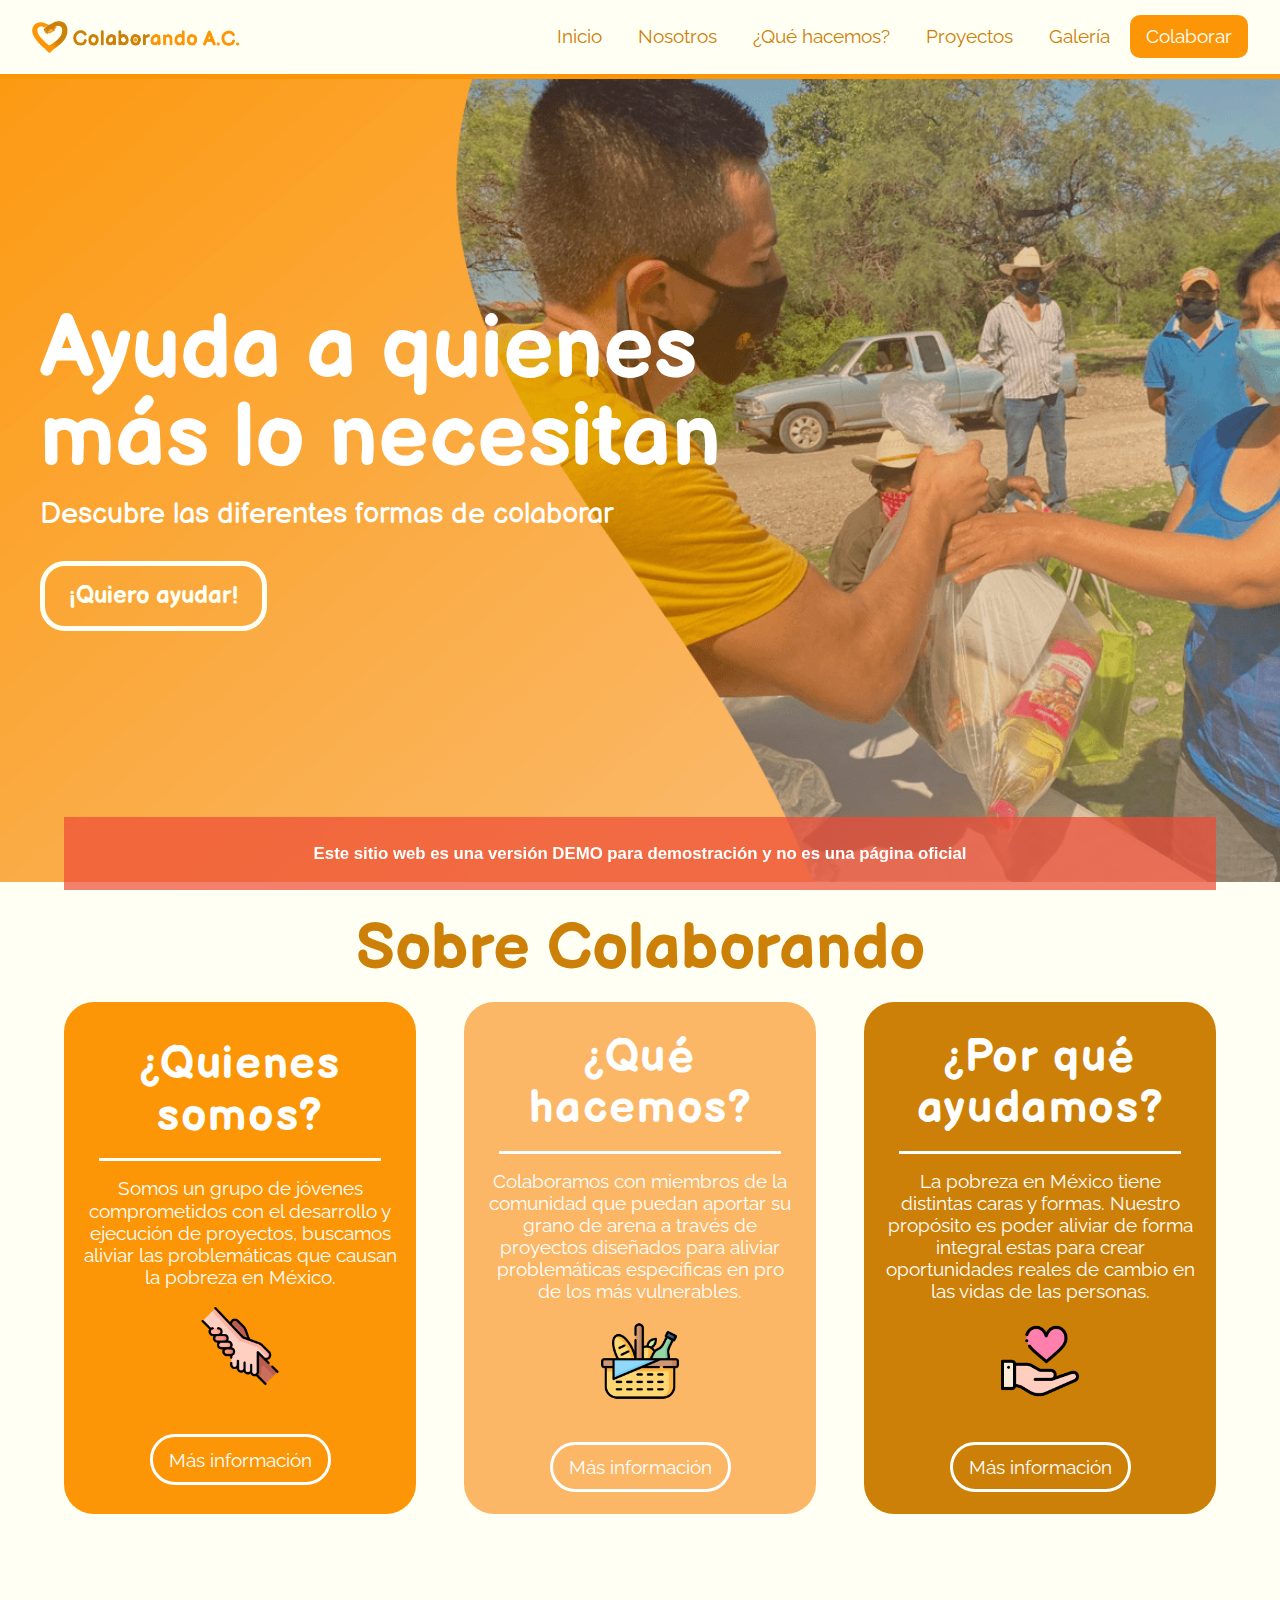
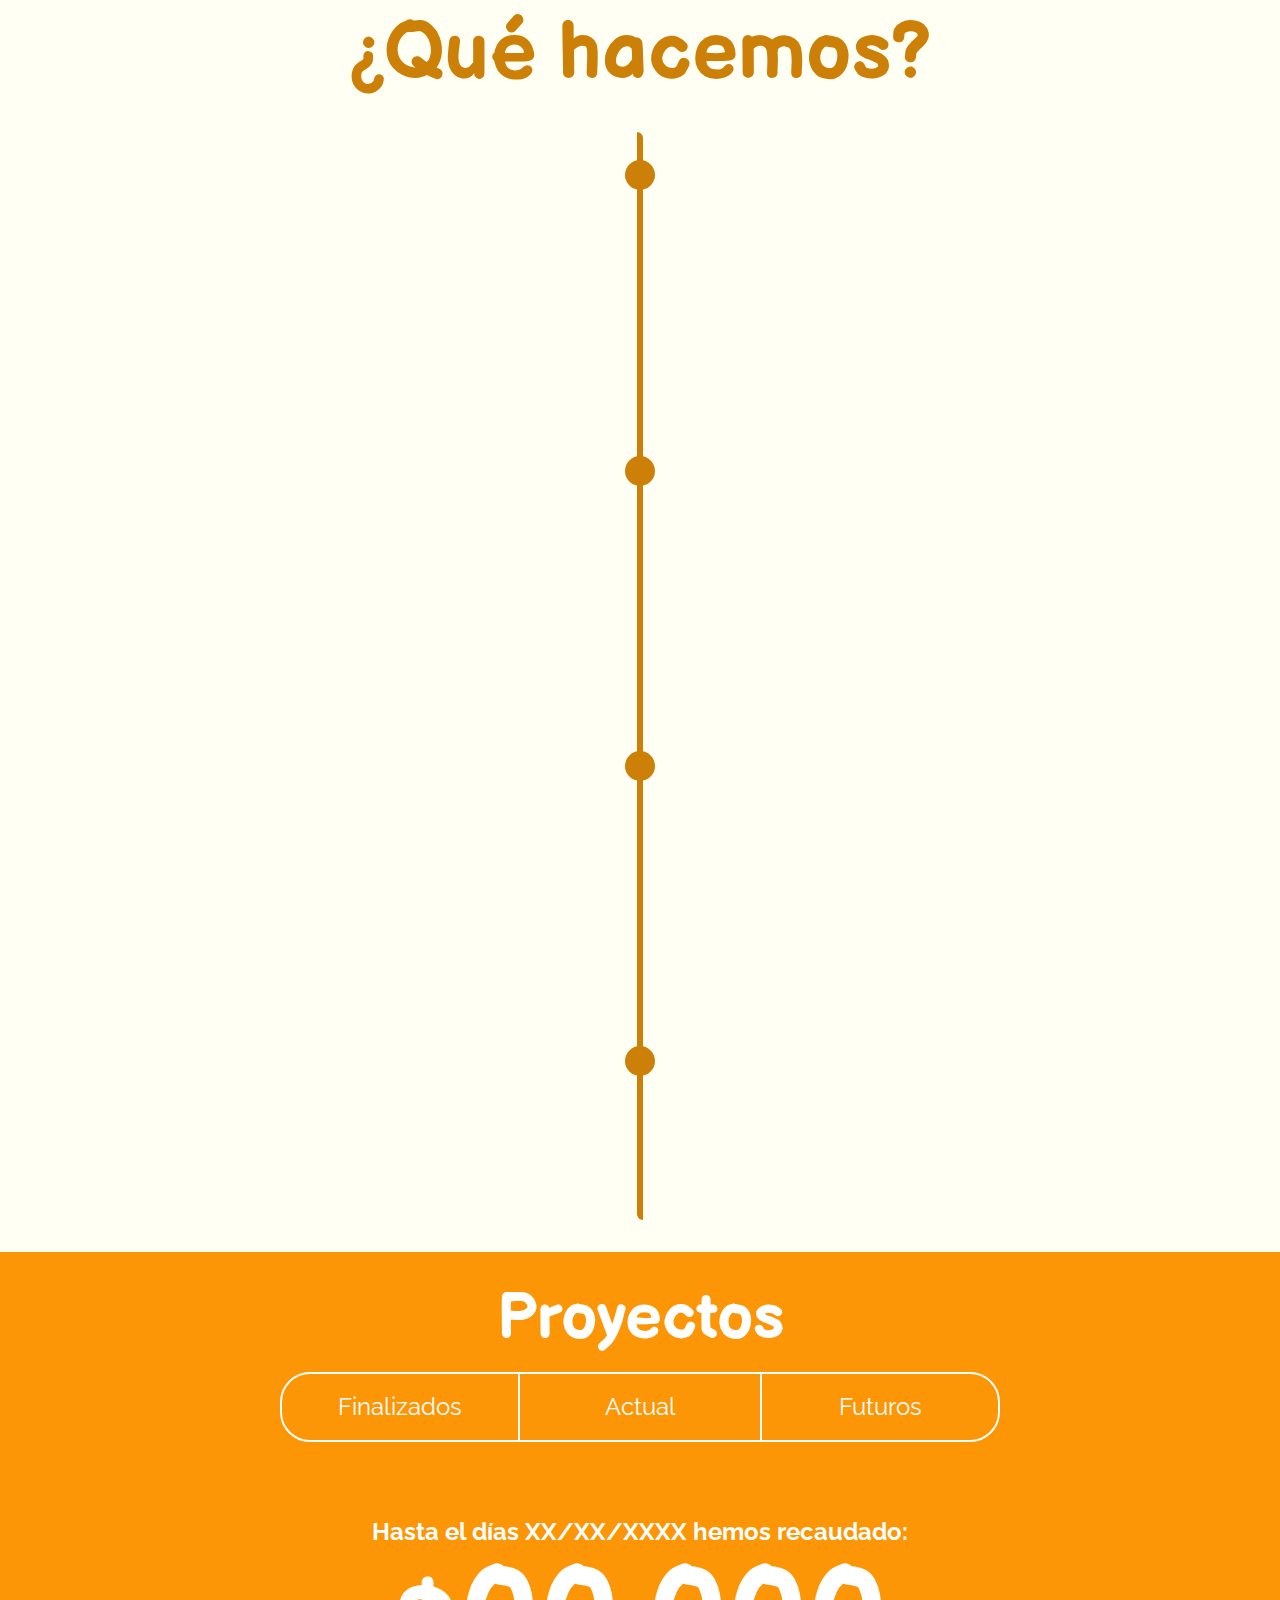
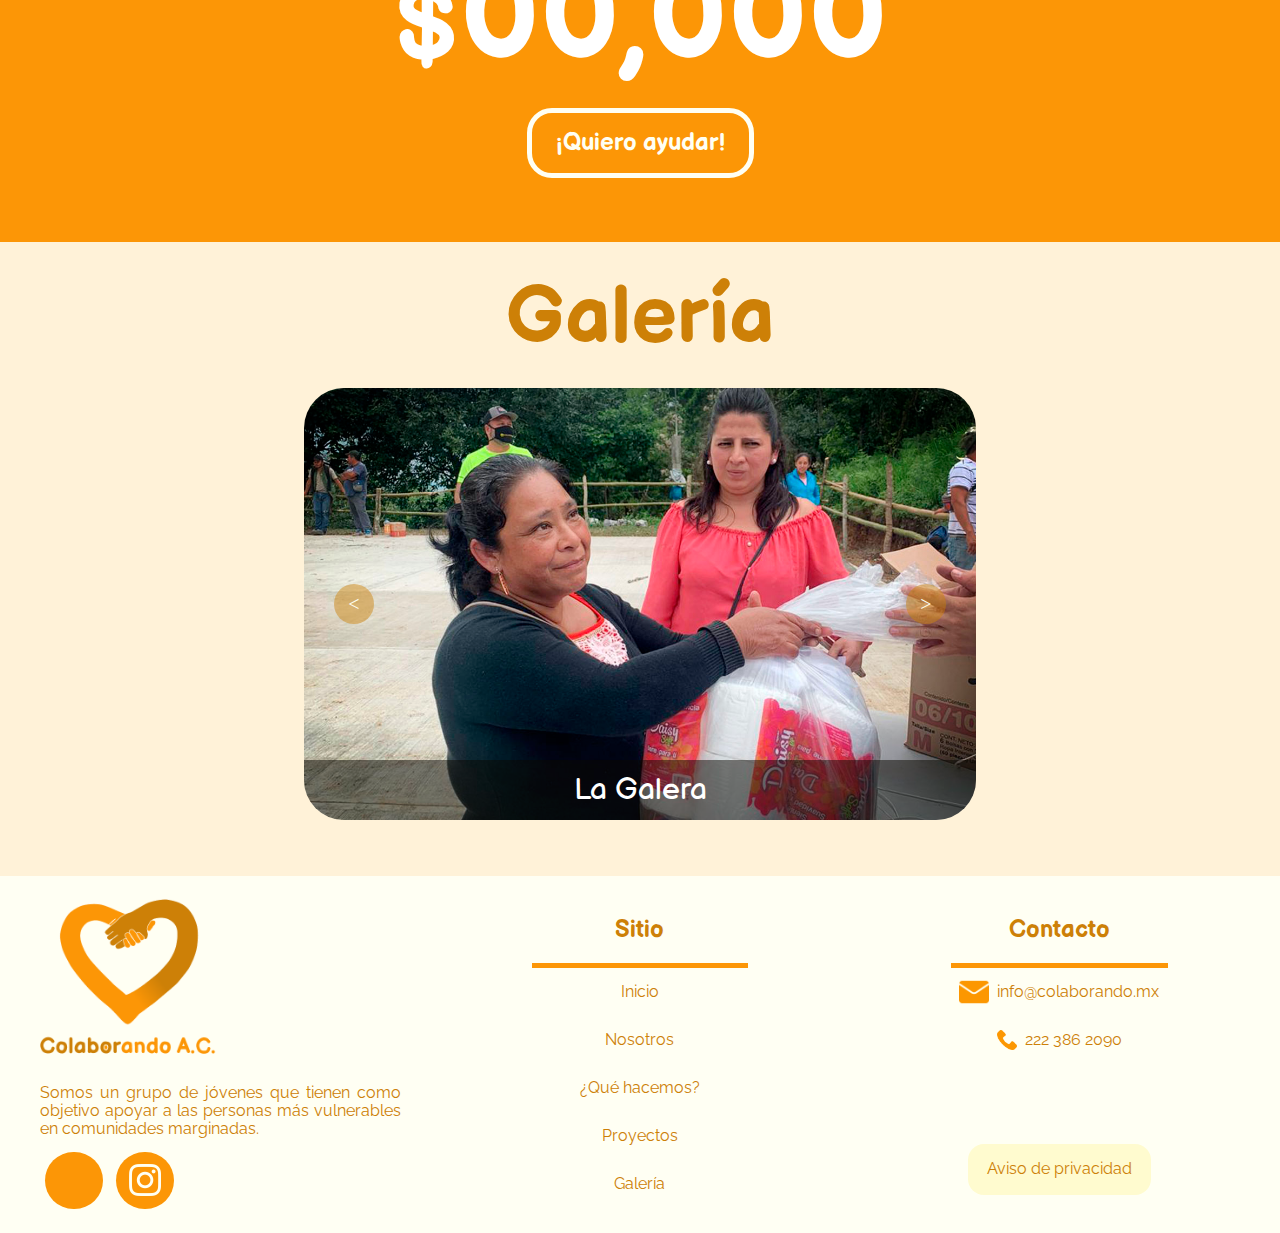
==== commit f243a4f3: "Mensaje de versión demo" ====
--- a/index.html
+++ b/index.html
@@ -17,6 +17,9 @@
 </head>
 
 <body>
+    <div class="demo">
+        <h2 class="demo__title">Este sitio web es una versión DEMO para demostración y no es una página oficial</h2>
+    </div>
     <header class="main-menu"> 
         <div class="main-menu__container">
             <a class="main-menu__alogo" href="www.colaborando.mx"><img class="main-menu__logo" src="img/logo.png" alt=""></a>
--- a/css/style.css
+++ b/css/style.css
@@ -2010,10 +2010,27 @@
     width: 200px;
 }
 
-
-
-
-
-
-
-
+.demo
+{
+    position: fixed;
+    bottom: 10px;
+    left: 5%;
+    width: 90%;
+    margin: 0 auto;
+    padding: .8rem;
+    font-family: 'Montserrat', helvetica;
+    color: white;
+    background-color: rgba(238, 76, 55, 0.712);
+    font-size: .7em;
+    z-index: 50;
+    justify-self: center;
+    text-align: center;
+}
+
+
+
+
+
+
+
+
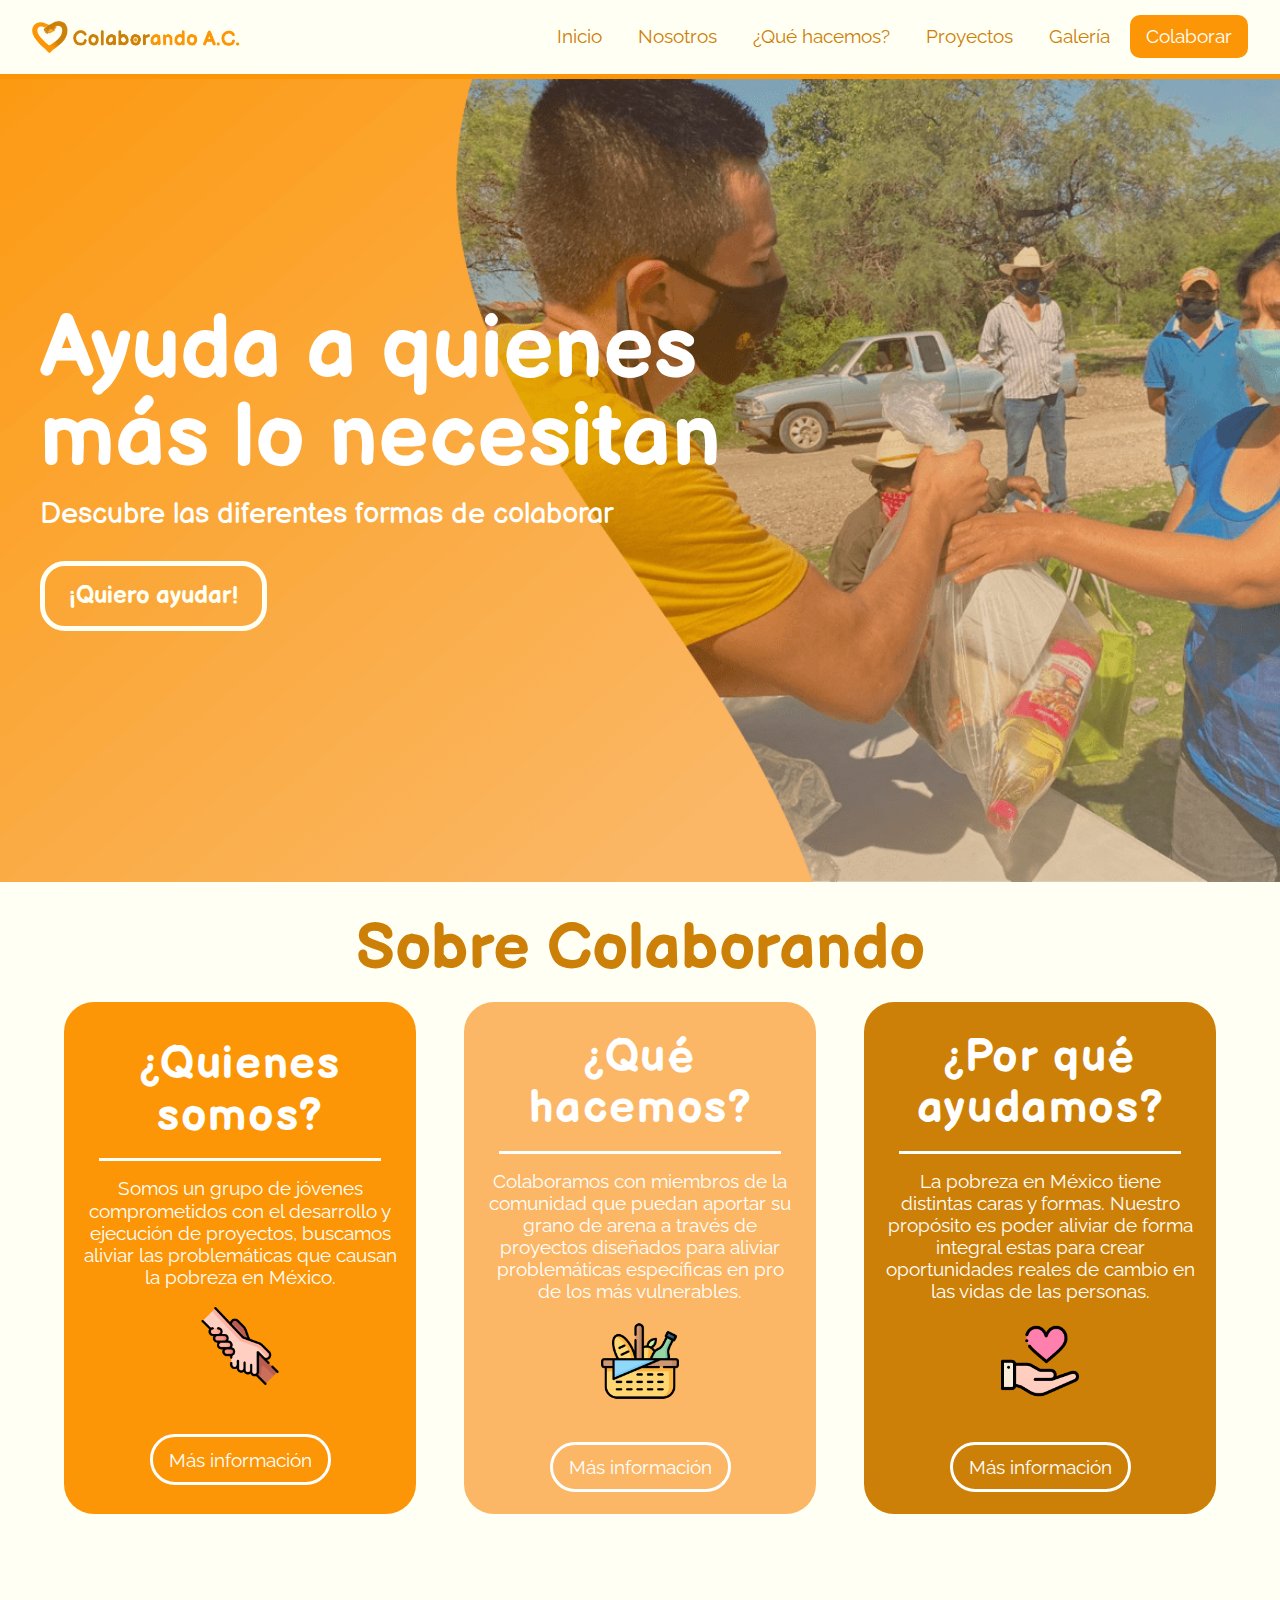
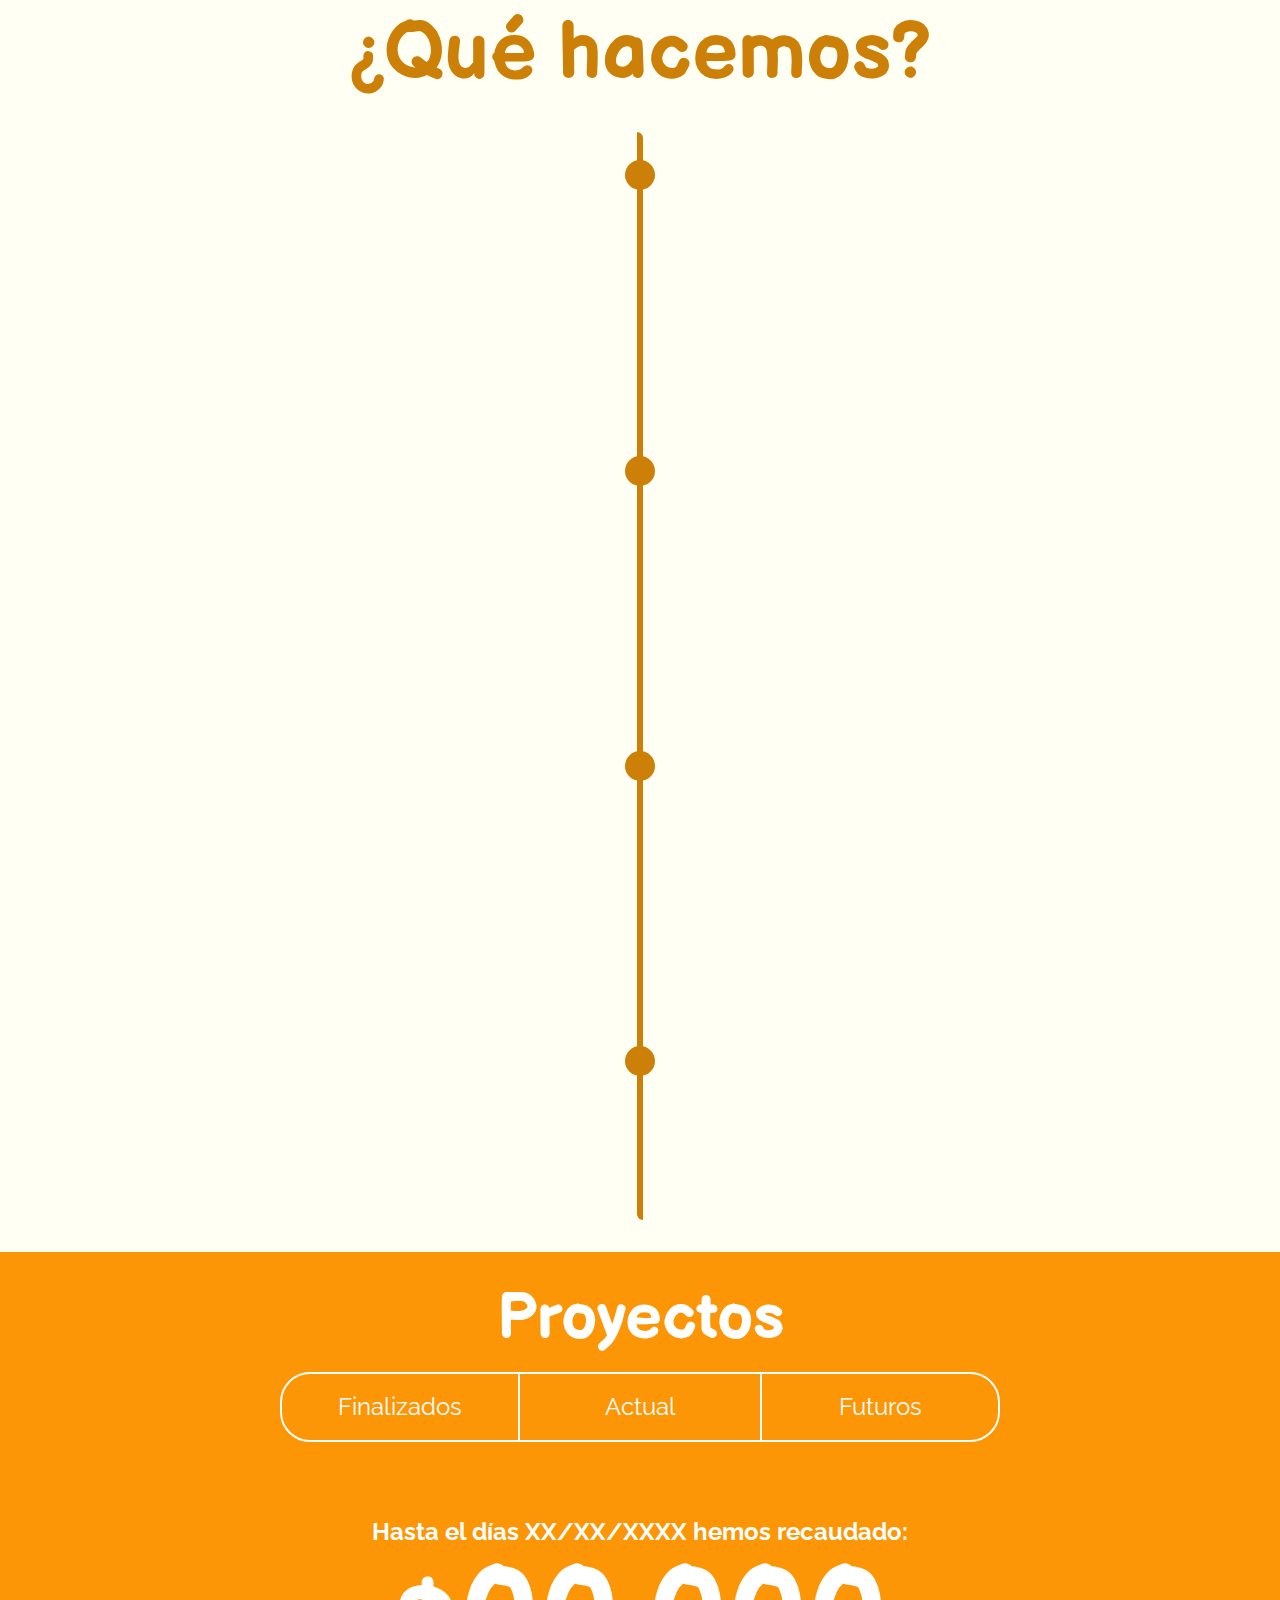
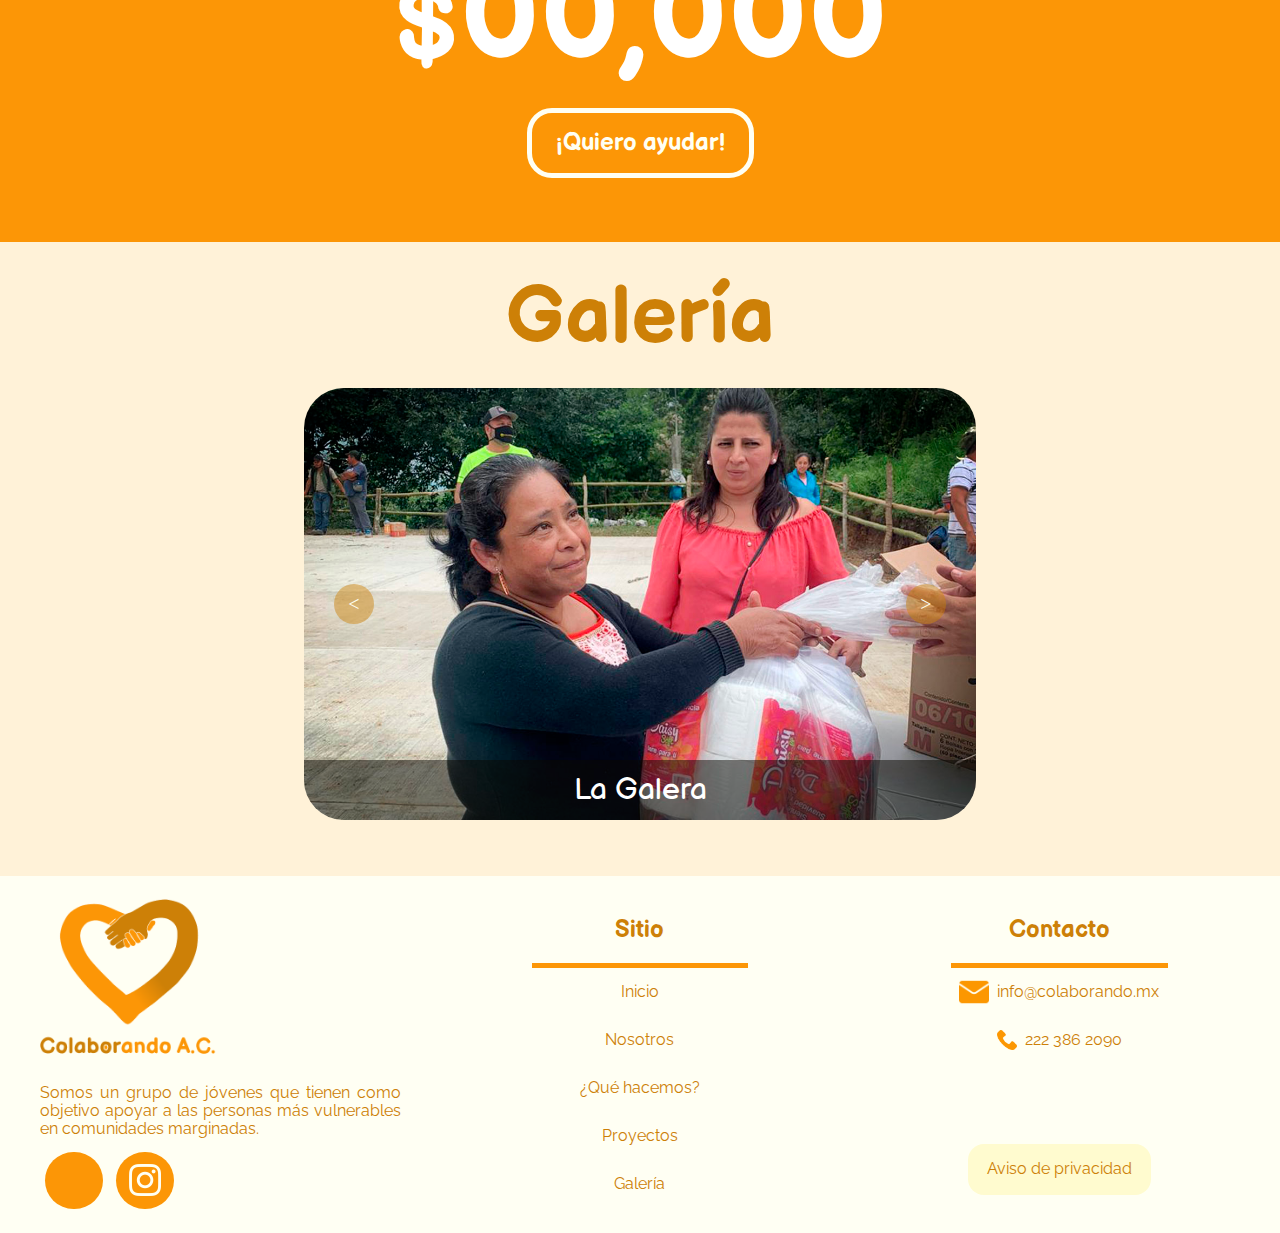
==== commit c2843e17: "Update index.html" ====
--- a/index.html
+++ b/index.html
@@ -17,9 +17,6 @@
 </head>
 
 <body>
-    <div class="demo">
-        <h2 class="demo__title">Este sitio web es una versión DEMO para demostración y no es una página oficial</h2>
-    </div>
     <header class="main-menu"> 
         <div class="main-menu__container">
             <a class="main-menu__alogo" href="www.colaborando.mx"><img class="main-menu__logo" src="img/logo.png" alt=""></a>
@@ -366,4 +363,4 @@
 
     <script src="js/script.js"></script>
 </body>
-</html>+</html>
--- a/css/style.css
+++ b/css/style.css
@@ -2025,12 +2025,13 @@
     z-index: 50;
     justify-self: center;
     text-align: center;
-}
-
-
-
-
-
-
-
-
+    
+}
+
+
+
+
+
+
+
+
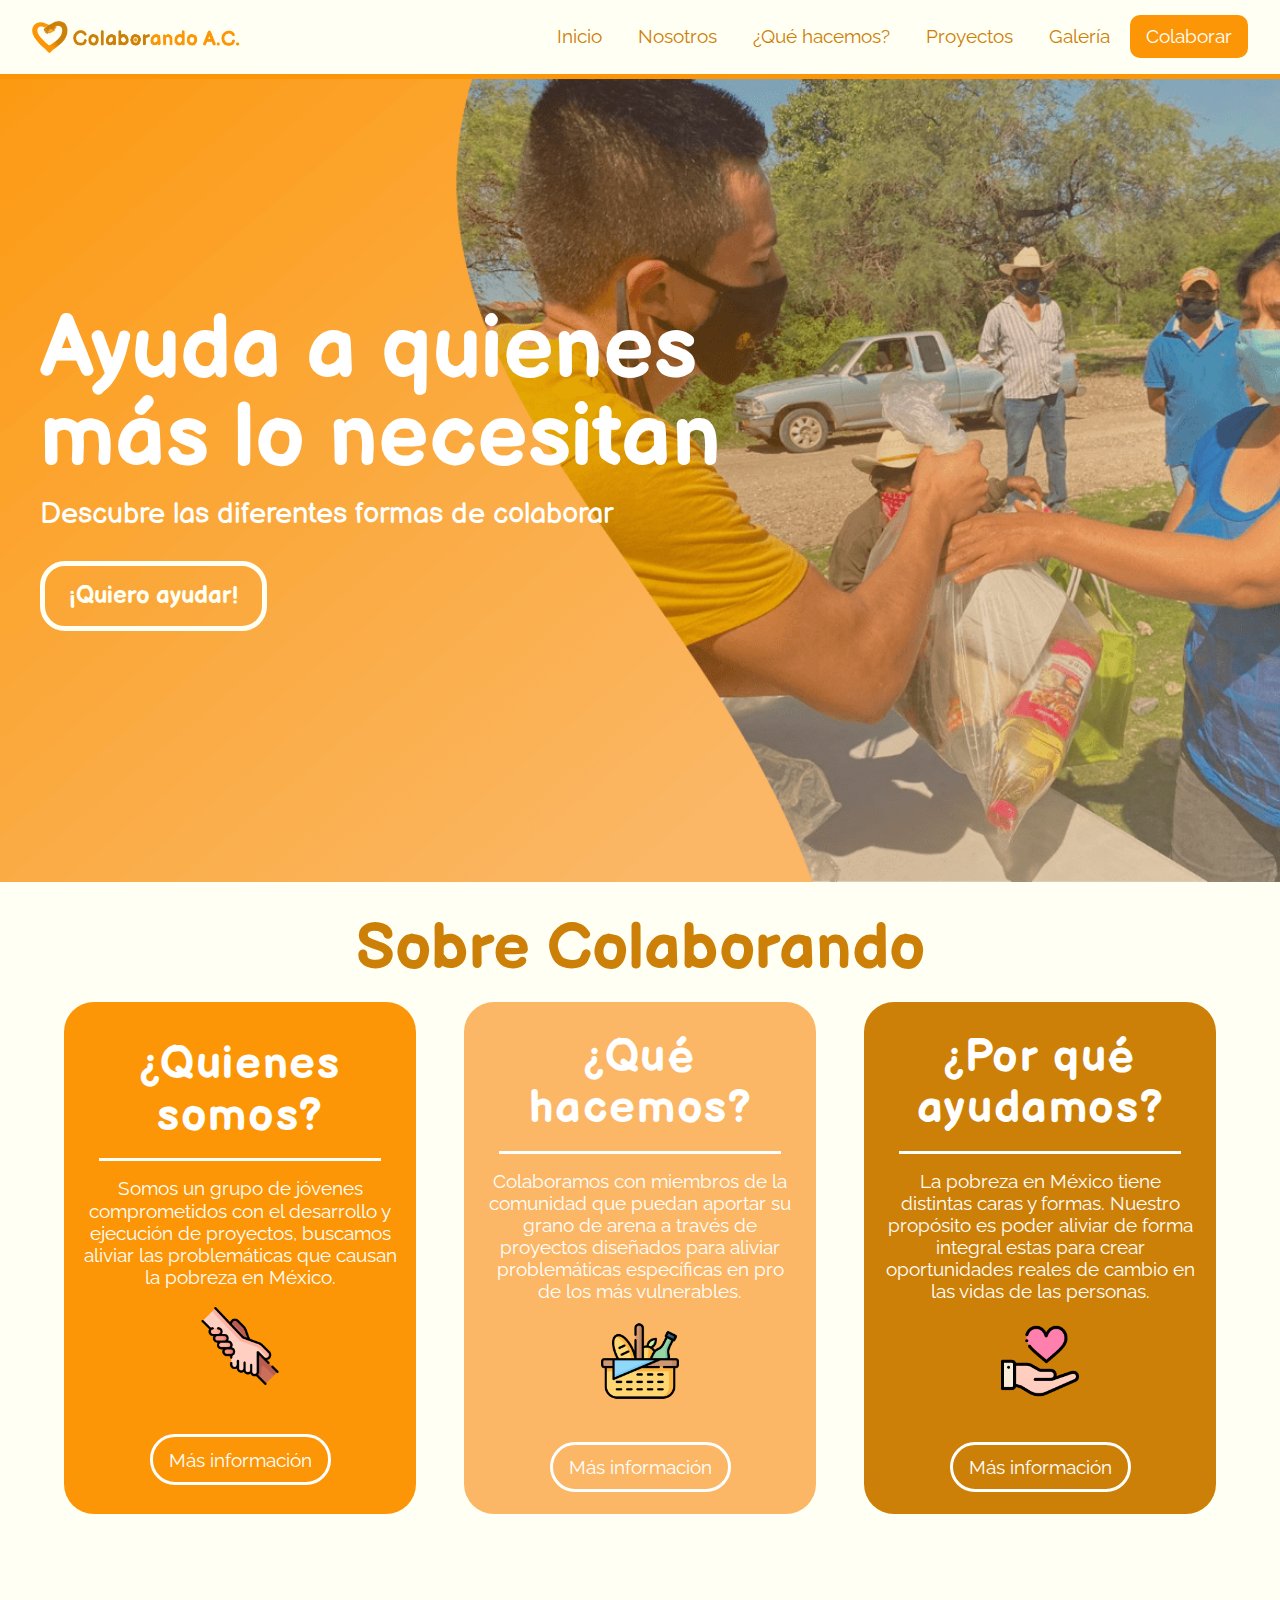
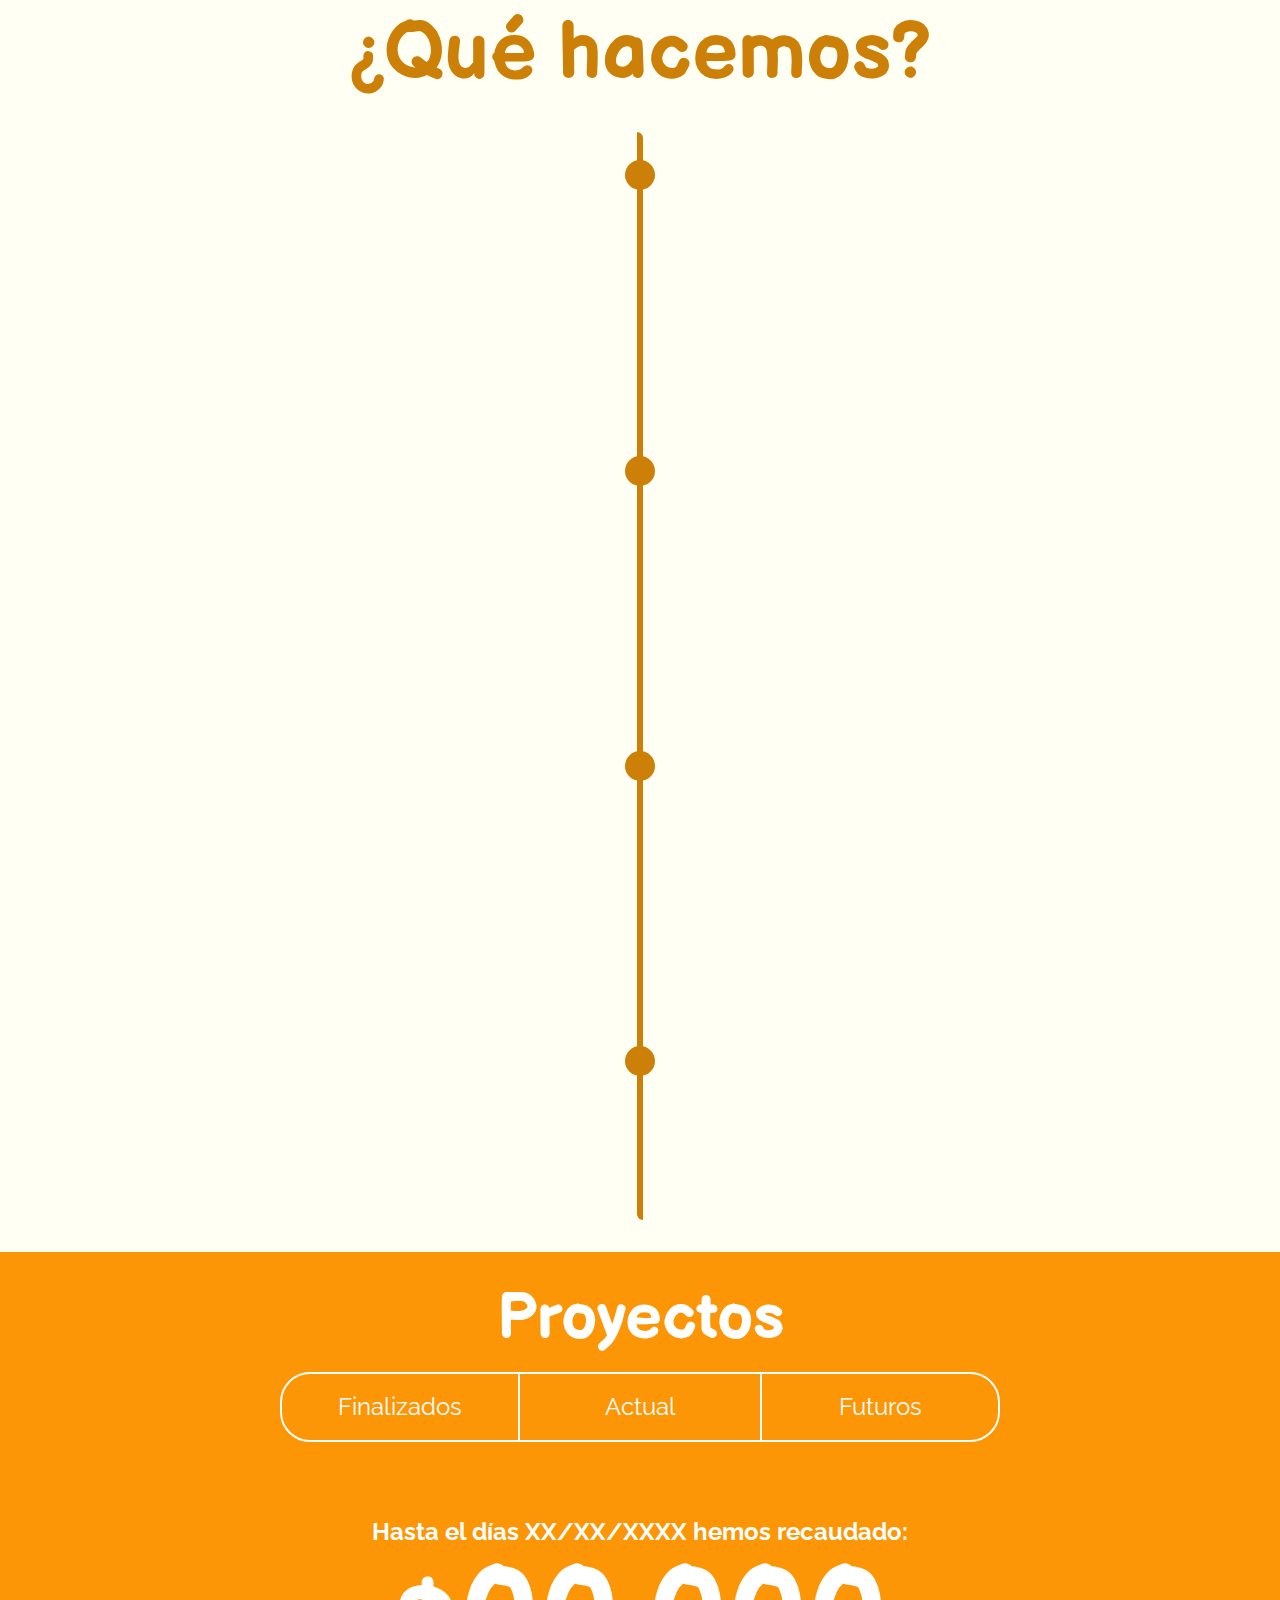
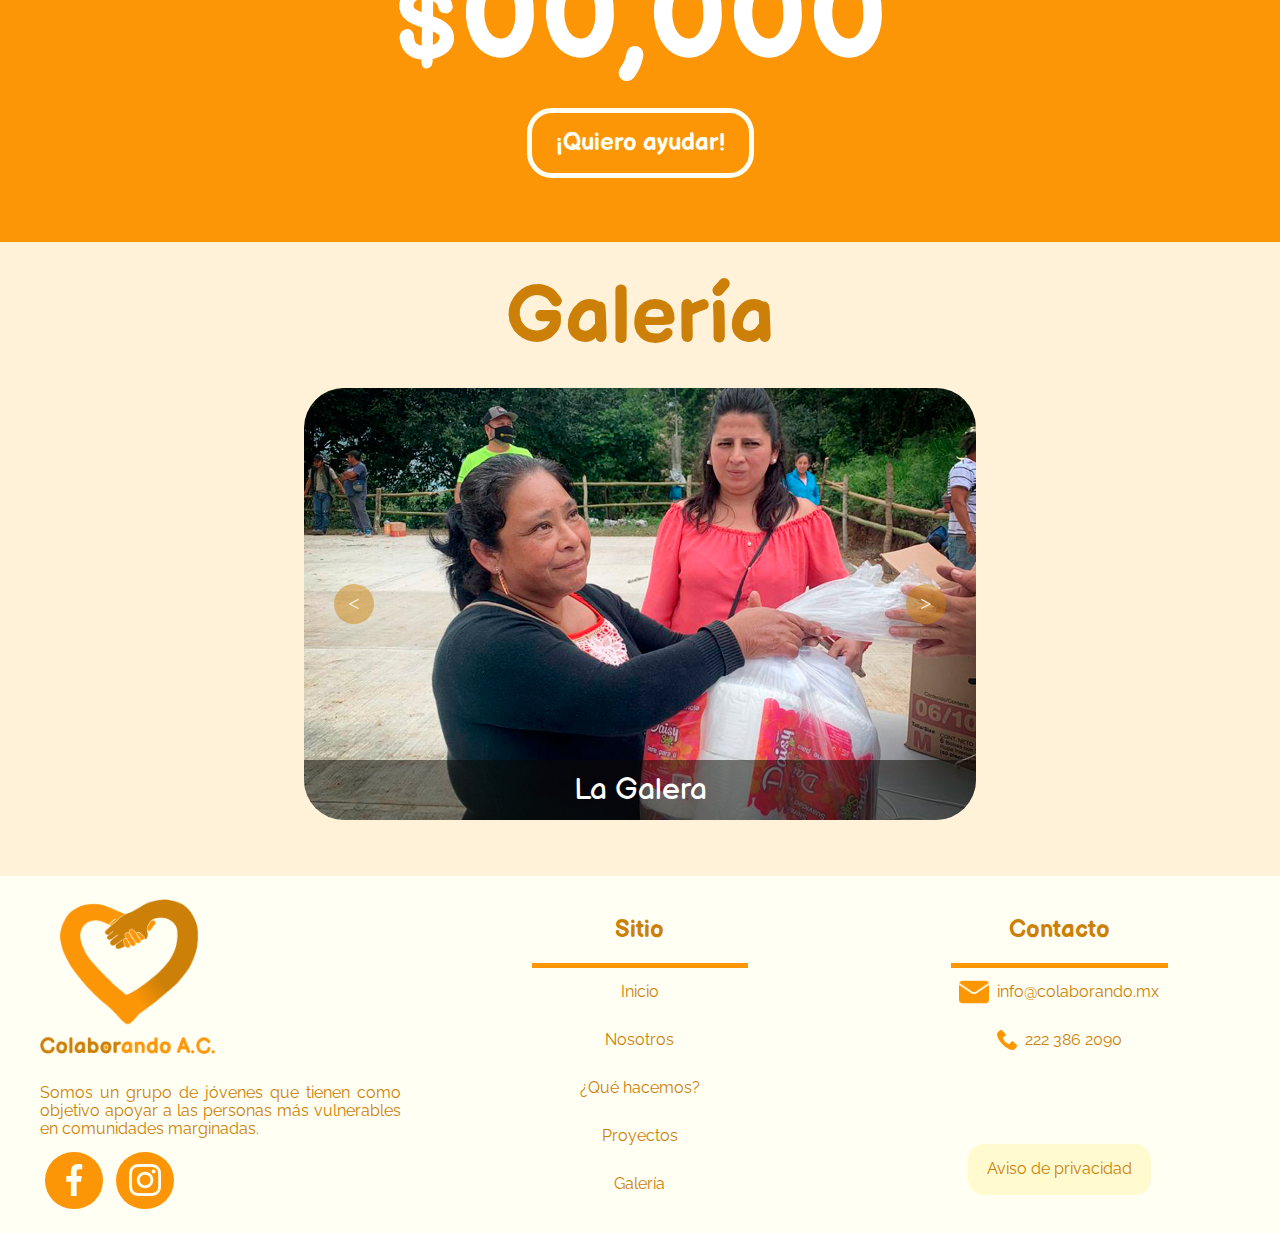
==== commit 02115a22: "Update index.html" ====
--- a/index.html
+++ b/index.html
@@ -316,7 +316,7 @@
                     <div class="footer__box-content">
                         <p class="footer__text">Somos un grupo de jóvenes que tienen como objetivo apoyar a las personas más vulnerables en comunidades marginadas.</p>
                         <div class="footer__social">
-                            <a class="footer__icon-back face" href="https://www.facebook.com/Colaborando-101341211558277" target="_blank"><img class="footer__icon" src="icon/Facebook.png" alt=""></a>
+                            <a class="footer__icon-back face" href="https://www.facebook.com/Colaborando-101341211558277" target="_blank"><img class="footer__icon" src="icon/facebook.png" alt=""></a>
                             <a class="footer__icon-back insta" href="https://www.instagram.com/_colaborando_ando/?hl=es-la" target="_blank"><img class="footer__icon" src="icon/instagram.png" alt=""></a>
                         </div>
                     </div>
